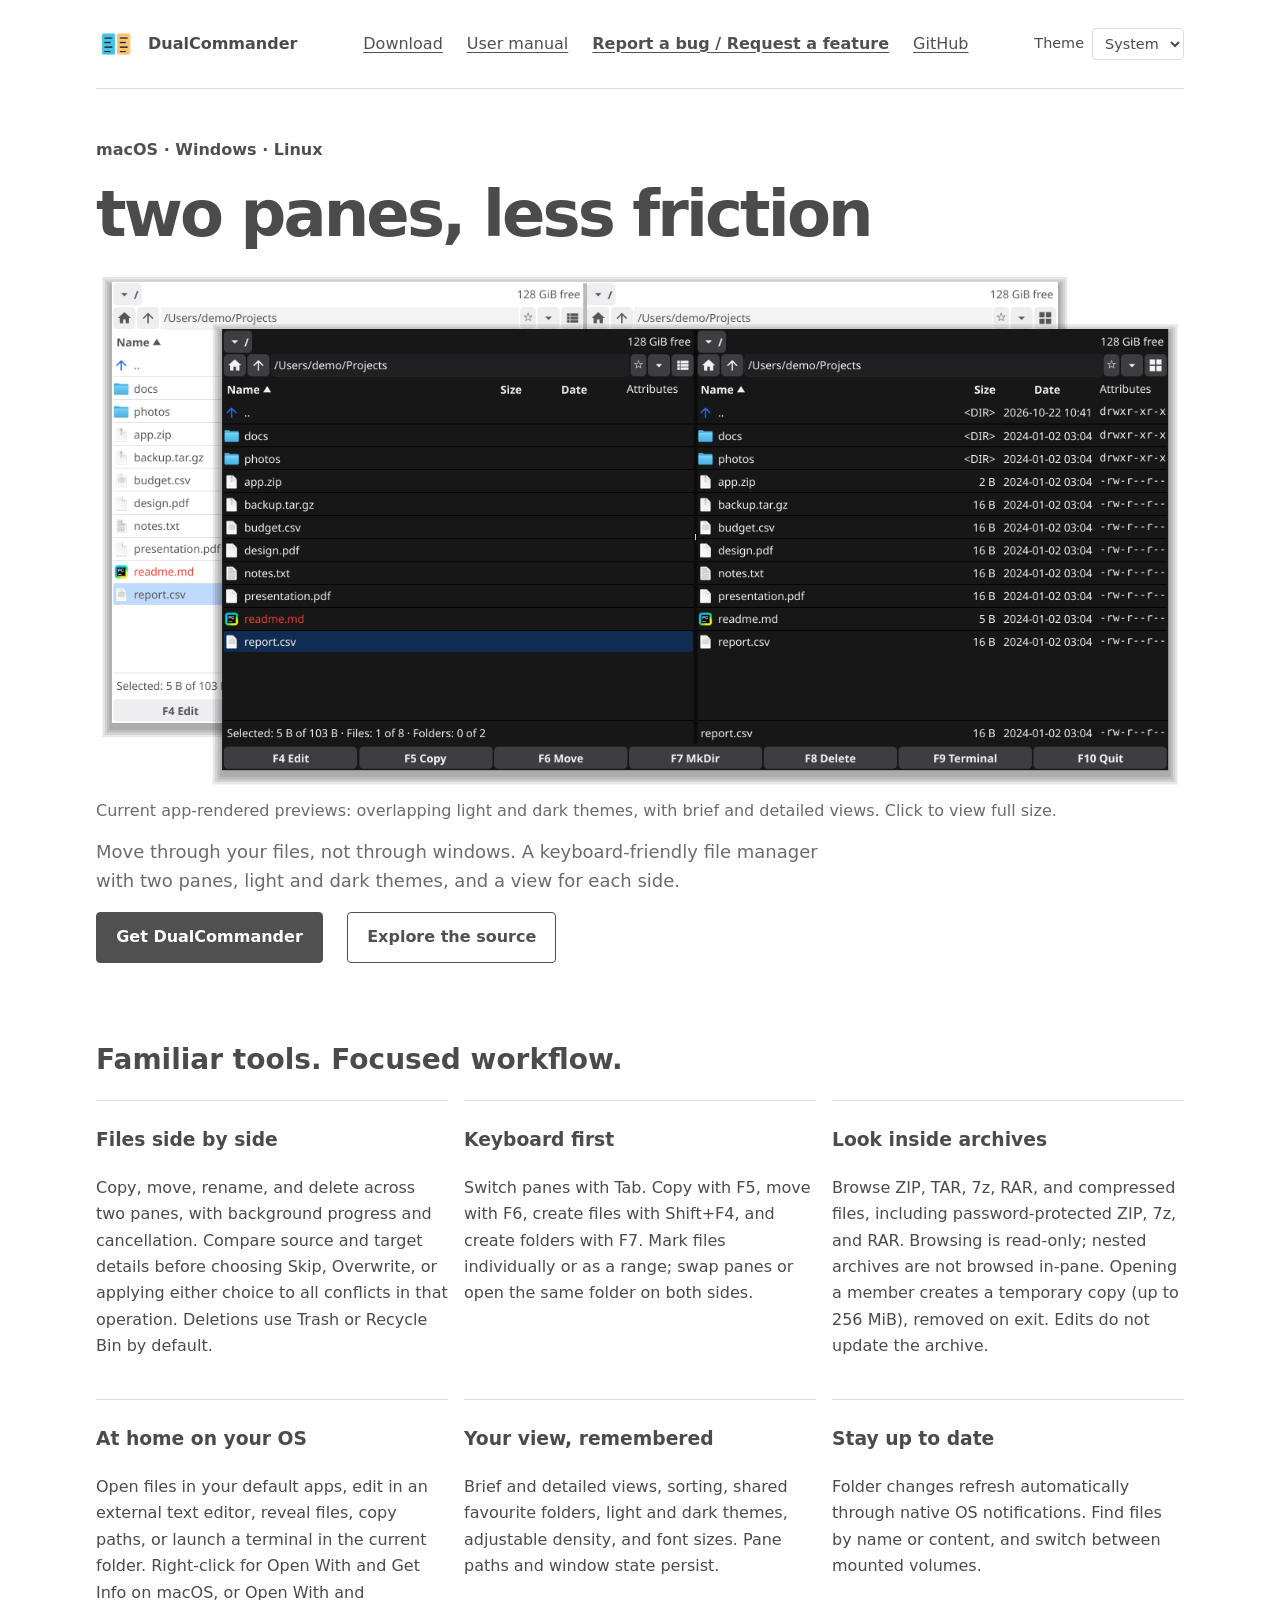
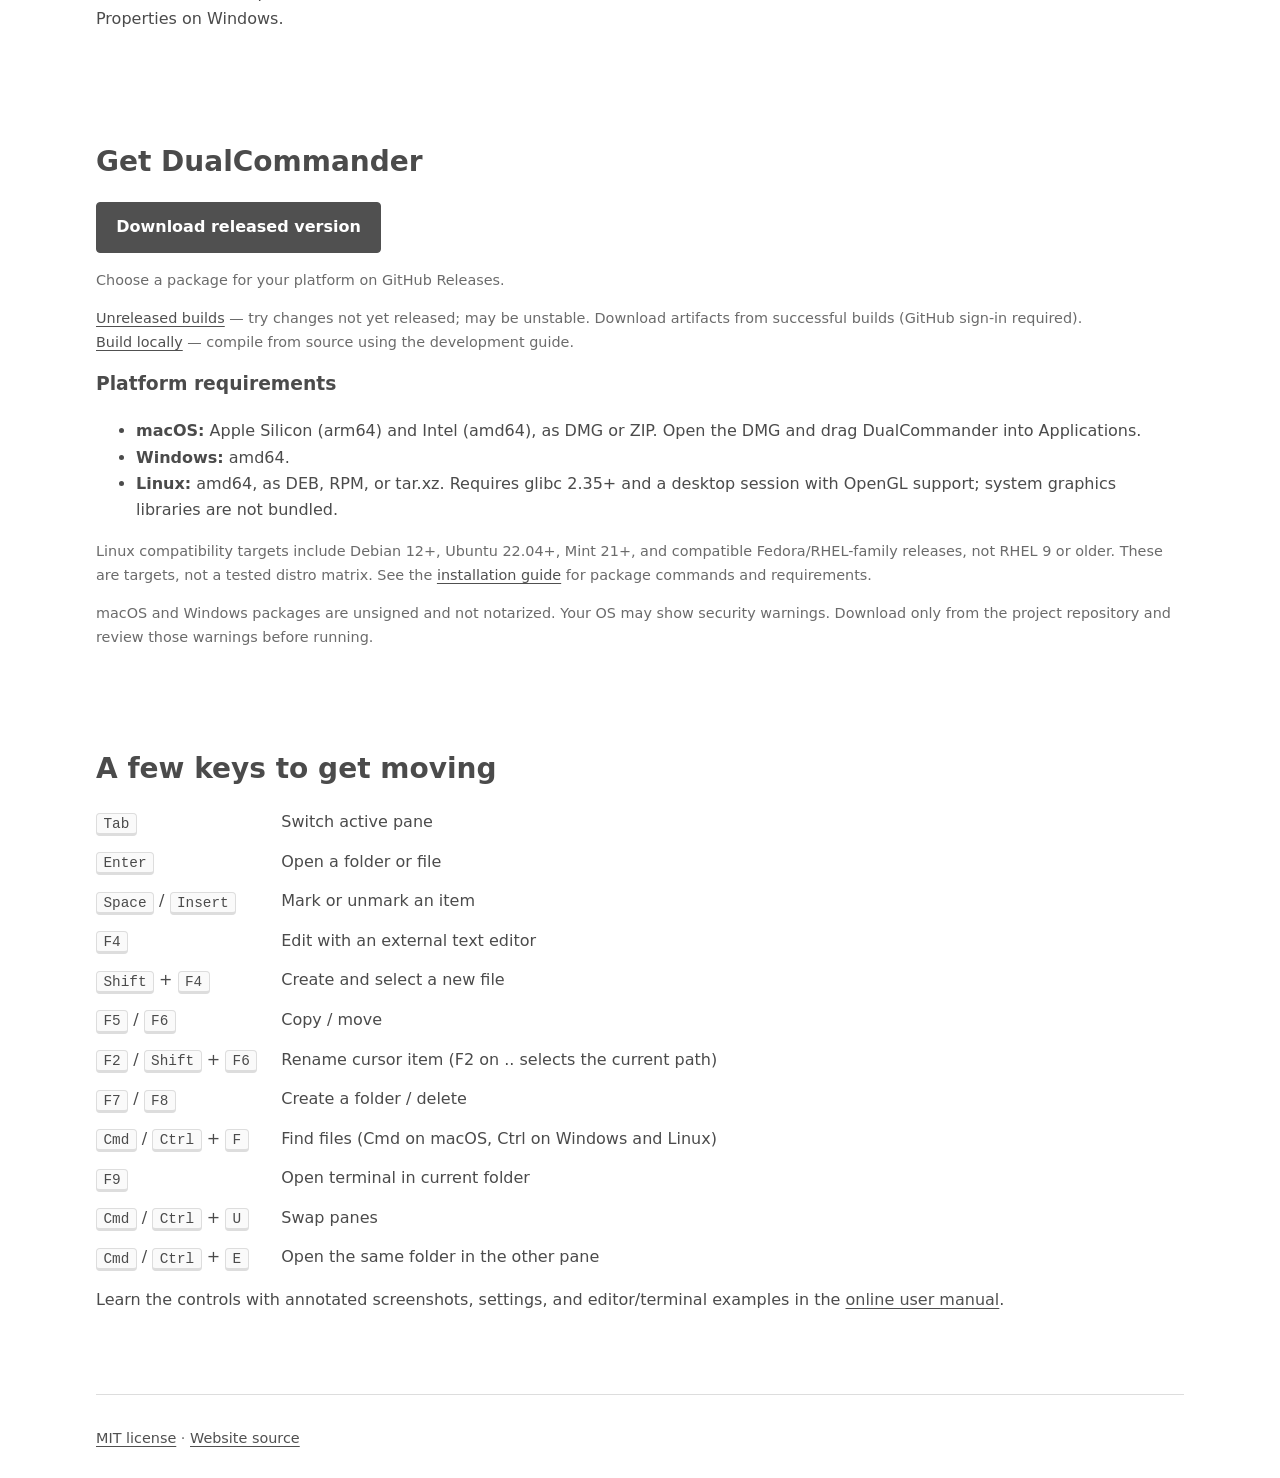
==== index.html @ 896aa9b8 "docs: updated sectins: download/hader/footer" ====
<!doctype html>
<html lang="en">
<head>
  <meta charset="utf-8">
  <meta name="viewport" content="width=device-width, initial-scale=1">
  <meta name="description" content="DualCommander is a free, open-source two-pane file manager for macOS, Windows, and Linux. Built with Go and Fyne.">
  <meta name="theme-color" content="#ffffff">
  <link rel="canonical" href="https://dualcommander.github.io/">
  <link rel="icon" type="image/png" href="dualcommander.png">
  <link rel="icon" type="image/x-icon" href="favicon.ico" sizes="16x16 32x32 48x48">
  <link rel="apple-touch-icon" href="apple-touch-icon.png" sizes="180x180">
  <title>DualCommander — two panes, less friction</title>
  <style>
    :root { color-scheme: light; --bg: #fff; --card: #fafafa; --text: #222; --muted: #595959; --accent: #333; --line: #ddd; }
    * { box-sizing: border-box; }
    body { margin: 0; background: var(--bg); color: var(--text); font: 1rem/1.65 system-ui, sans-serif; }
    a { color: var(--accent); text-underline-offset: .2em; }
    a:hover { text-decoration-thickness: .15em; }
    a:focus-visible { outline: 3px solid var(--accent); outline-offset: 5px; }
    .wrap { width: min(68rem, 100% - 3rem); margin: auto; }
    .skip { position: absolute; top: -5rem; padding: .5rem; background: var(--card); }
    .skip:focus { top: .5rem; }
    header, nav, .actions { display: flex; align-items: center; gap: 1.5rem; flex-wrap: wrap; }
    header { padding-block: 1.5rem; justify-content: space-between; border-bottom: 1px solid var(--line); }
    .brand { color: var(--text); font-weight: 750; text-decoration: none; display: inline-flex; gap: .75rem; align-items: center; }
    .brand img { width: 2.5rem; height: 2.5rem; }
    .hero { padding-block: 2rem 1rem; }
    .eyebrow { color: var(--accent); font-weight: 700; }
    h1 { font-size: clamp(2rem, 5.5vw, 4rem); line-height: 1.1; letter-spacing: -.045em; margin: .75rem 0 1rem; }
    h2 { font-size: 1.75rem; line-height: 1.25; }
    h3 { margin-top: 0; }
    .lead { max-width: 46rem; margin: .75rem 0; font-size: 1.125rem; color: var(--muted); }
    .actions { margin-block: 1rem .5rem; }
    .hero .note { margin: .5rem 0 0; }
    .button { display: inline-block; padding: .7rem 1.2rem; border: 1px solid var(--accent); border-radius: .25rem; font-weight: 650; text-decoration: none; }
    .primary { background: var(--accent); color: #fff; }
    .note, footer { color: var(--muted); font-size: .9rem; }
    section { padding-block: 2rem; scroll-margin-top: 1rem; }
    .grid { display: grid; grid-template-columns: repeat(auto-fit, minmax(min(100%, 18rem), 1fr)); gap: 1rem; }
    article { padding: 1.5rem 0; border-top: 1px solid var(--line); }
    article p:last-child { margin-bottom: 0; }
    figure { margin: 0; }
    figure img { display: block; width: 100%; height: auto; }
    figcaption { margin-top: .75rem; color: var(--muted); }
    kbd { border: 1px solid var(--line); border-bottom-width: 3px; border-radius: .25rem; padding: .1rem .4rem; background: var(--card); font-size: .9em; }
    dl { display: grid; grid-template-columns: max-content 1fr; gap: .8rem 1.5rem; }
    dd { margin: 0; }
    footer { margin-top: 2rem; padding-block: 2rem; border-top: 1px solid var(--line); }
    @media (max-width: 36rem) { .hero { padding-top: 1.5rem; } nav { gap: 1rem; } dl { grid-template-columns: 1fr; } dd { margin-bottom: .5rem; } }
  </style>
  <link rel="stylesheet" href="theme.css">
  <script src="theme.js"></script>
</head>
<body>
  <a class="skip" href="#main">Skip to content</a>
  <div class="wrap">
    <header>
      <a class="brand" href="./"><img src="dualcommander.png" alt="" width="40" height="40">DualCommander</a>
      <nav aria-label="Main navigation">
        <a href="#download">Download</a>
        <a href="manual.html">User manual</a>
        <a href="https://github.com/dualcommander/dualcommander/issues/new/choose"><strong>Report a bug / Request a feature</strong></a>
        <a href="https://github.com/dualcommander/dualcommander">GitHub</a>
      </nav>
      <label class="theme-picker" hidden>Theme <select id="theme"><option value="system">System</option><option value="light">Light</option><option value="dark">Dark</option></select></label>
    </header>
    <main id="main">
      <section class="hero" aria-labelledby="title">
        <p class="eyebrow">macOS · Windows · Linux</p>
        <h1 id="title">two panes, less friction</h1>
        <figure id="screenshots">
          <a href="screenshots/dualcommander.png" aria-label="View full-size DualCommander preview"><img src="screenshots/dualcommander.png" alt="Overlapping light and dark DualCommander previews with sample files, brief view left and detailed view right. Folder navigation, free space, selection totals, and function-key actions are visible; native OS title and menu bars are omitted." width="1380" height="660" fetchpriority="high" decoding="async"></a>
          <figcaption>Current app-rendered previews: overlapping light and dark themes, with brief and detailed views. Click to view full size.</figcaption>
        </figure>
        <p class="lead">Move through your files, not through windows. A keyboard-friendly file manager with two panes, light and dark themes, and a view for each side.</p>
        <div class="actions">
          <a class="button primary" href="#download">Get DualCommander</a>
          <a class="button" href="https://github.com/dualcommander/dualcommander">Explore the source</a>
        </div>
      </section>
      <section id="features" aria-labelledby="features-title">
        <h2 id="features-title">Familiar tools. Focused workflow.</h2>
        <div class="grid">
          <article><h3>Files side by side</h3><p>Copy, move, rename, and delete across two panes, with background progress and cancellation. Compare source and target details before choosing Skip, Overwrite, or applying either choice to all conflicts in that operation. Deletions use Trash or Recycle Bin by default.</p></article>
          <article><h3>Keyboard first</h3><p>Switch panes with Tab. Copy with F5, move with F6, create files with Shift+F4, and create folders with F7. Mark files individually or as a range; swap panes or open the same folder on both sides.</p></article>
          <article><h3>Look inside archives</h3><p>Browse ZIP, TAR, 7z, RAR, and compressed files, including password-protected ZIP, 7z, and RAR. Browsing is read-only; nested archives are not browsed in-pane. Opening a member creates a temporary copy (up to 256 MiB), removed on exit. Edits do not update the archive.</p></article>
          <article><h3>At home on your OS</h3><p>Open files in your default apps, edit in an external text editor, reveal files, copy paths, or launch a terminal in the current folder. Right-click for Open With and Get Info on macOS, or Open With and Properties on Windows.</p></article>
          <article><h3>Your view, remembered</h3><p>Brief and detailed views, sorting, shared favourite folders, light and dark themes, adjustable density, and font sizes. Pane paths and window state persist.</p></article>
          <article><h3>Stay up to date</h3><p>Folder changes refresh automatically through native OS notifications. Find files by name or content, and switch between mounted volumes.</p></article>
        </div>
      </section>
      <section id="download" aria-labelledby="download-title">
        <h2 id="download-title">Get DualCommander</h2>
        <p><a class="button primary" href="https://github.com/dualcommander/dualcommander/releases">Download released version</a></p>
        <p class="note">Choose a package for your platform on GitHub Releases.</p>
        <p class="note"><a href="https://github.com/dualcommander/dualcommander/actions/workflows/build.yml">Unreleased builds</a> — try changes not yet released; may be unstable. Download artifacts from successful builds (GitHub sign-in required).<br>
          <a href="https://github.com/dualcommander/dualcommander/blob/main/CONTRIBUTING.md">Build locally</a> — compile from source using the development guide.</p>
        <h3>Platform requirements</h3>
        <ul>
          <li><strong>macOS:</strong> Apple Silicon (arm64) and Intel (amd64), as DMG or ZIP. Open the DMG and drag DualCommander into Applications.</li>
          <li><strong>Windows:</strong> amd64.</li>
          <li><strong>Linux:</strong> amd64, as DEB, RPM, or tar.xz. Requires glibc 2.35+ and a desktop session with OpenGL support; system graphics libraries are not bundled.</li>
        </ul>
        <p class="note">Linux compatibility targets include Debian 12+, Ubuntu 22.04+, Mint 21+, and compatible Fedora/RHEL-family releases, not RHEL 9 or older. These are targets, not a tested distro matrix. See the <a href="https://github.com/dualcommander/dualcommander#download">installation guide</a> for package commands and requirements.</p>
        <p class="note">macOS and Windows packages are unsigned and not notarized. Your OS may show security warnings. Download only from the project repository and review those warnings before running.</p>
      </section>
      <section aria-labelledby="keys-title">
        <h2 id="keys-title">A few keys to get moving</h2>
        <dl>
          <dt><kbd>Tab</kbd></dt><dd>Switch active pane</dd>
          <dt><kbd>Enter</kbd></dt><dd>Open a folder or file</dd>
          <dt><kbd>Space</kbd> / <kbd>Insert</kbd></dt><dd>Mark or unmark an item</dd>
          <dt><kbd>F4</kbd></dt><dd>Edit with an external text editor</dd>
          <dt><kbd>Shift</kbd> + <kbd>F4</kbd></dt><dd>Create and select a new file</dd>
          <dt><kbd>F5</kbd> / <kbd>F6</kbd></dt><dd>Copy / move</dd>
          <dt><kbd>F2</kbd> / <kbd>Shift</kbd> + <kbd>F6</kbd></dt><dd>Rename cursor item (F2 on .. selects the current path)</dd>
          <dt><kbd>F7</kbd> / <kbd>F8</kbd></dt><dd>Create a folder / delete</dd>
          <dt><kbd>Cmd</kbd> / <kbd>Ctrl</kbd> + <kbd>F</kbd></dt><dd>Find files (Cmd on macOS, Ctrl on Windows and Linux)</dd>
          <dt><kbd>F9</kbd></dt><dd>Open terminal in current folder</dd>
          <dt><kbd>Cmd</kbd> / <kbd>Ctrl</kbd> + <kbd>U</kbd></dt><dd>Swap panes</dd>
          <dt><kbd>Cmd</kbd> / <kbd>Ctrl</kbd> + <kbd>E</kbd></dt><dd>Open the same folder in the other pane</dd>
        </dl>
        <p>Learn the controls with annotated screenshots, settings, and editor/terminal examples in the <a href="manual.html">online user manual</a>.</p>
      </section>
    </main>
    <footer><a href="https://github.com/dualcommander/dualcommander/blob/main/LICENSE">MIT license</a> · <a href="https://github.com/dualcommander/dualcommander.github.io">Website source</a></footer>
  </div>
</body>
</html>
---- theme.css ----
:root { color-scheme: light; --bg: #fff; --card: #fafafa; --text: #4b4b4b; --muted: #6b6b6b; --accent: #505050; --line: #ddd; }
:root[data-theme="dark"] { color-scheme: dark; --bg: #181818; --card: #222; --text: #c4c4c4; --muted: #aaa; --accent: #bfbfbf; --line: #444; }
@media (prefers-color-scheme: dark) {
  :root:not([data-theme="light"]) { color-scheme: dark; --bg: #181818; --card: #222; --text: #c4c4c4; --muted: #aaa; --accent: #bfbfbf; --line: #444; }
}
.theme-picker { display: inline-flex; align-items: center; gap: .5rem; font-size: .9rem; }
.theme-picker[hidden] { display: none; }
.theme-picker select { padding: .35rem .5rem; border: 1px solid var(--line); border-radius: .25rem; background: var(--bg); color: var(--text); font: inherit; }
:focus-visible { outline: 3px solid var(--accent); outline-offset: 4px; }
.primary { color: var(--bg); }
.annotated { background: var(--bg); }
.pin { background: #333; color: #fff; }
@media print {
  :root { color-scheme: light !important; --bg: #fff !important; --card: #fafafa !important; --text: #222 !important; --muted: #595959 !important; --accent: #333 !important; --line: #ddd !important; }
  .theme-picker { display: none; }
}
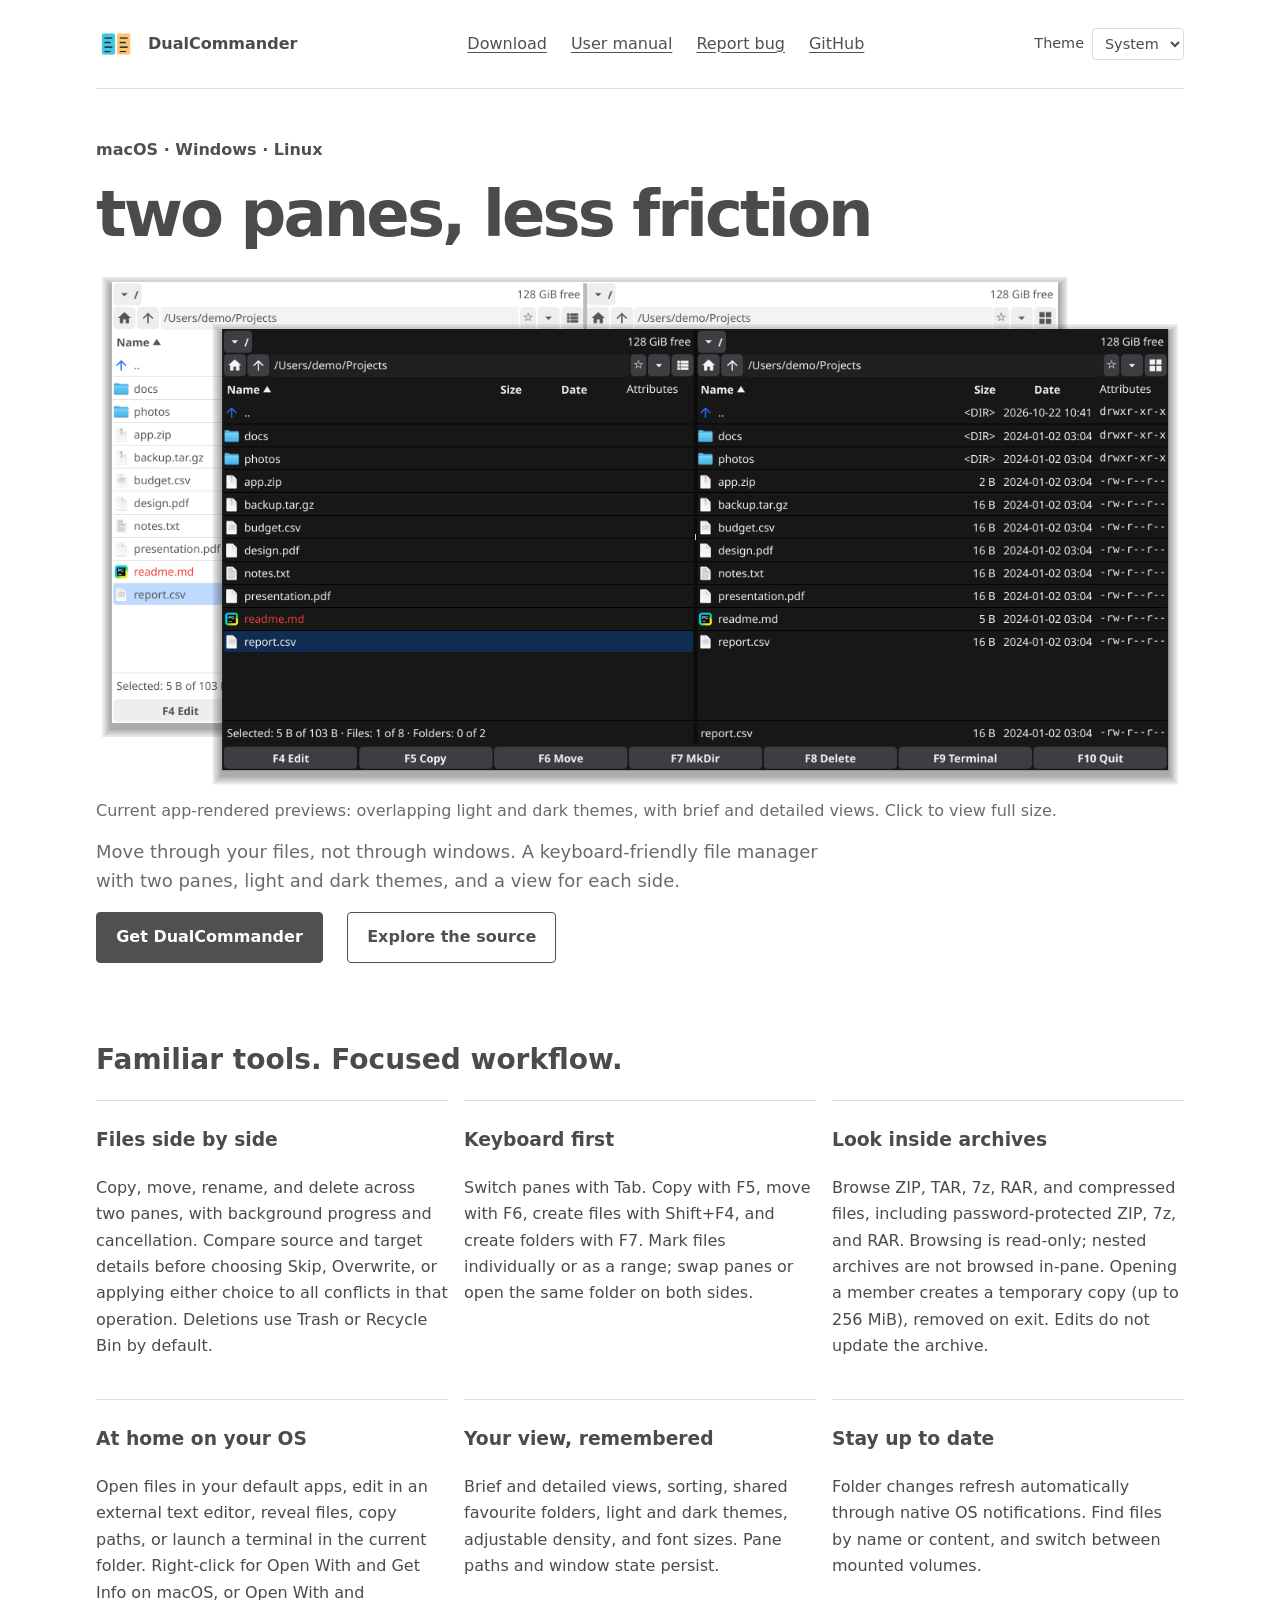
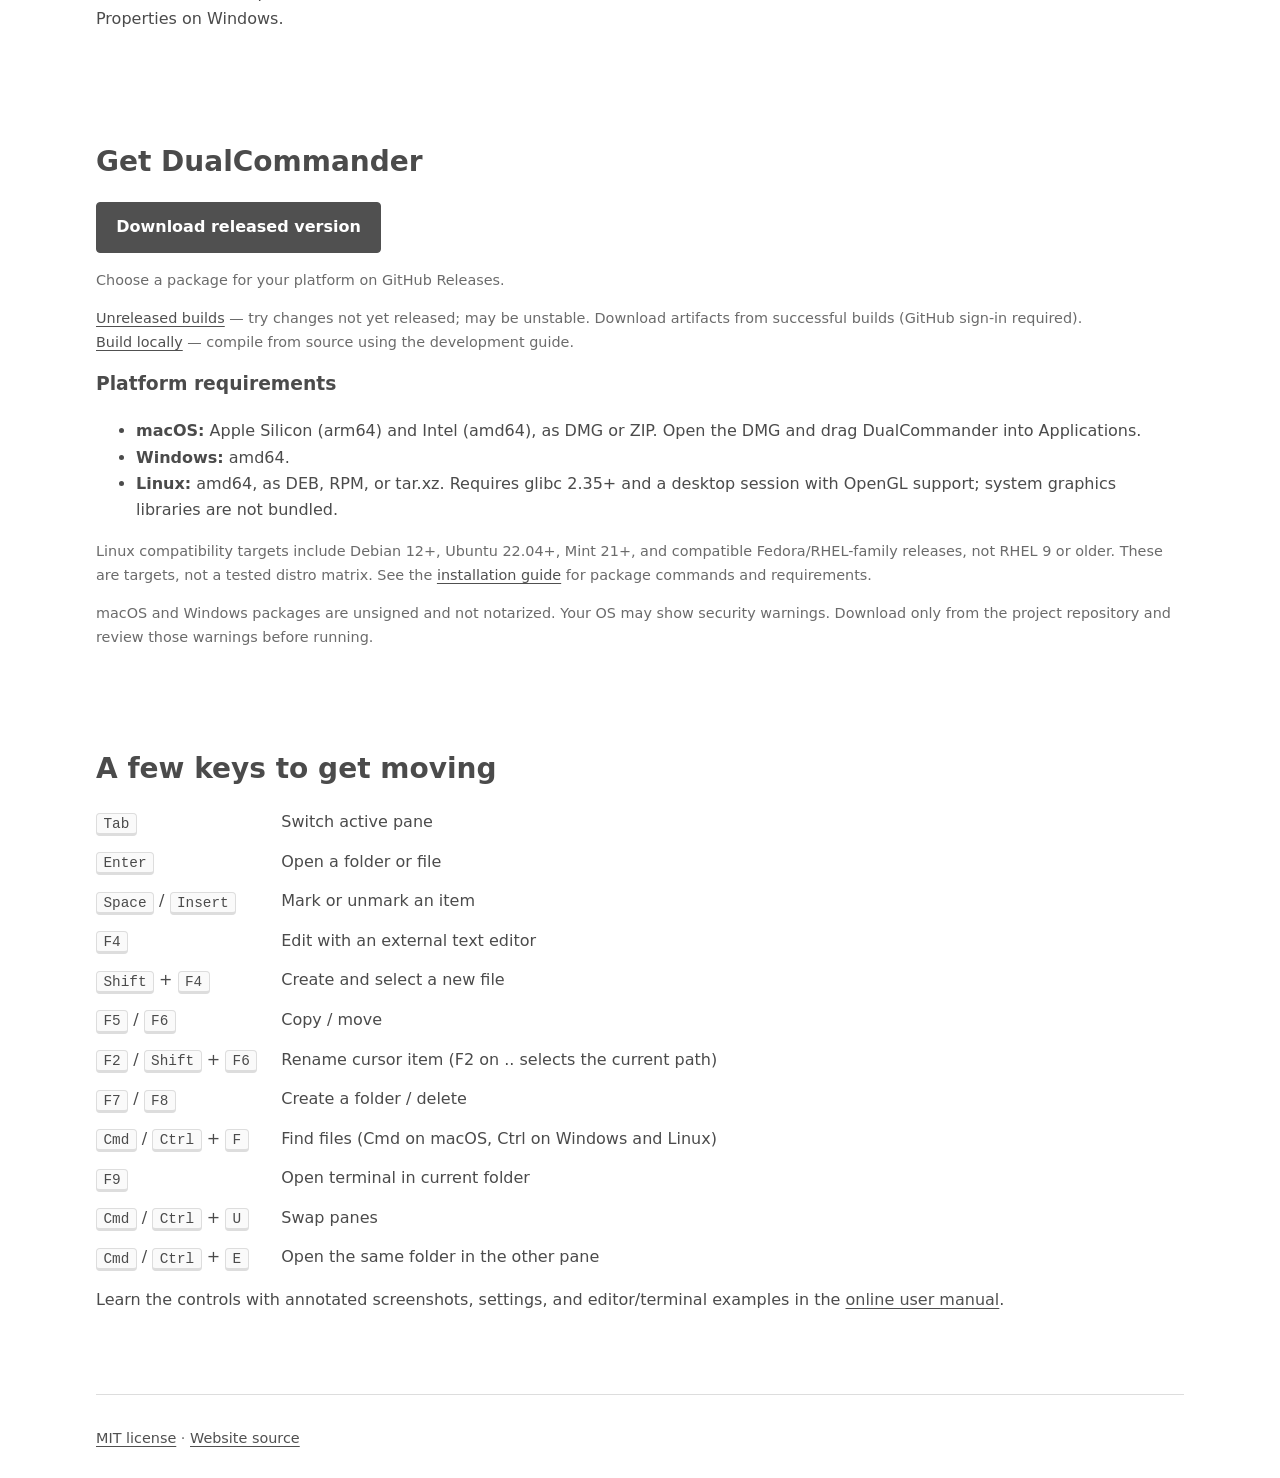
==== commit fb439a75: "docs: styling/wording" ====
--- a/index.html
+++ b/index.html
@@ -59,7 +59,7 @@
       <nav aria-label="Main navigation">
         <a href="#download">Download</a>
         <a href="manual.html">User manual</a>
-        <a href="https://github.com/dualcommander/dualcommander/issues/new/choose"><strong>Report a bug / Request a feature</strong></a>
+        <a href="https://github.com/dualcommander/dualcommander/issues/new/choose">Report bug</a>
         <a href="https://github.com/dualcommander/dualcommander">GitHub</a>
       </nav>
       <label class="theme-picker" hidden>Theme <select id="theme"><option value="system">System</option><option value="light">Light</option><option value="dark">Dark</option></select></label>
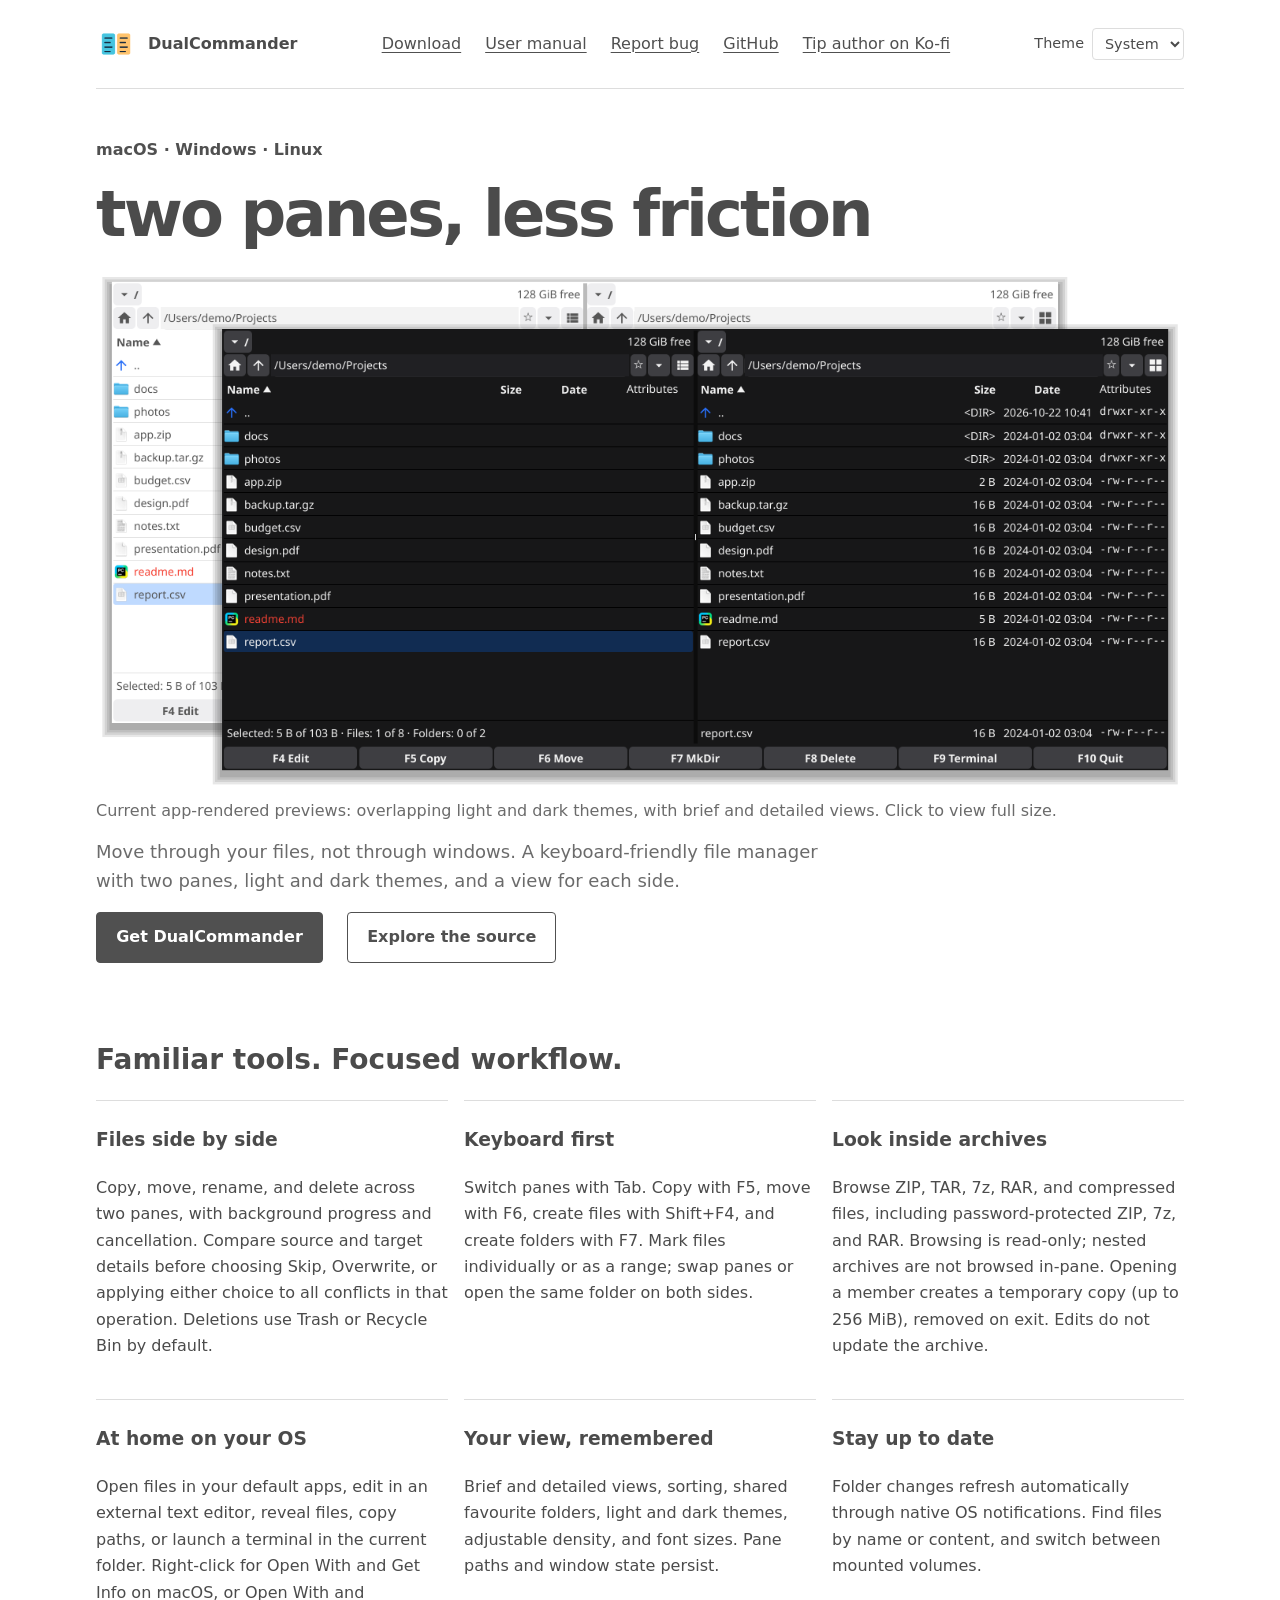
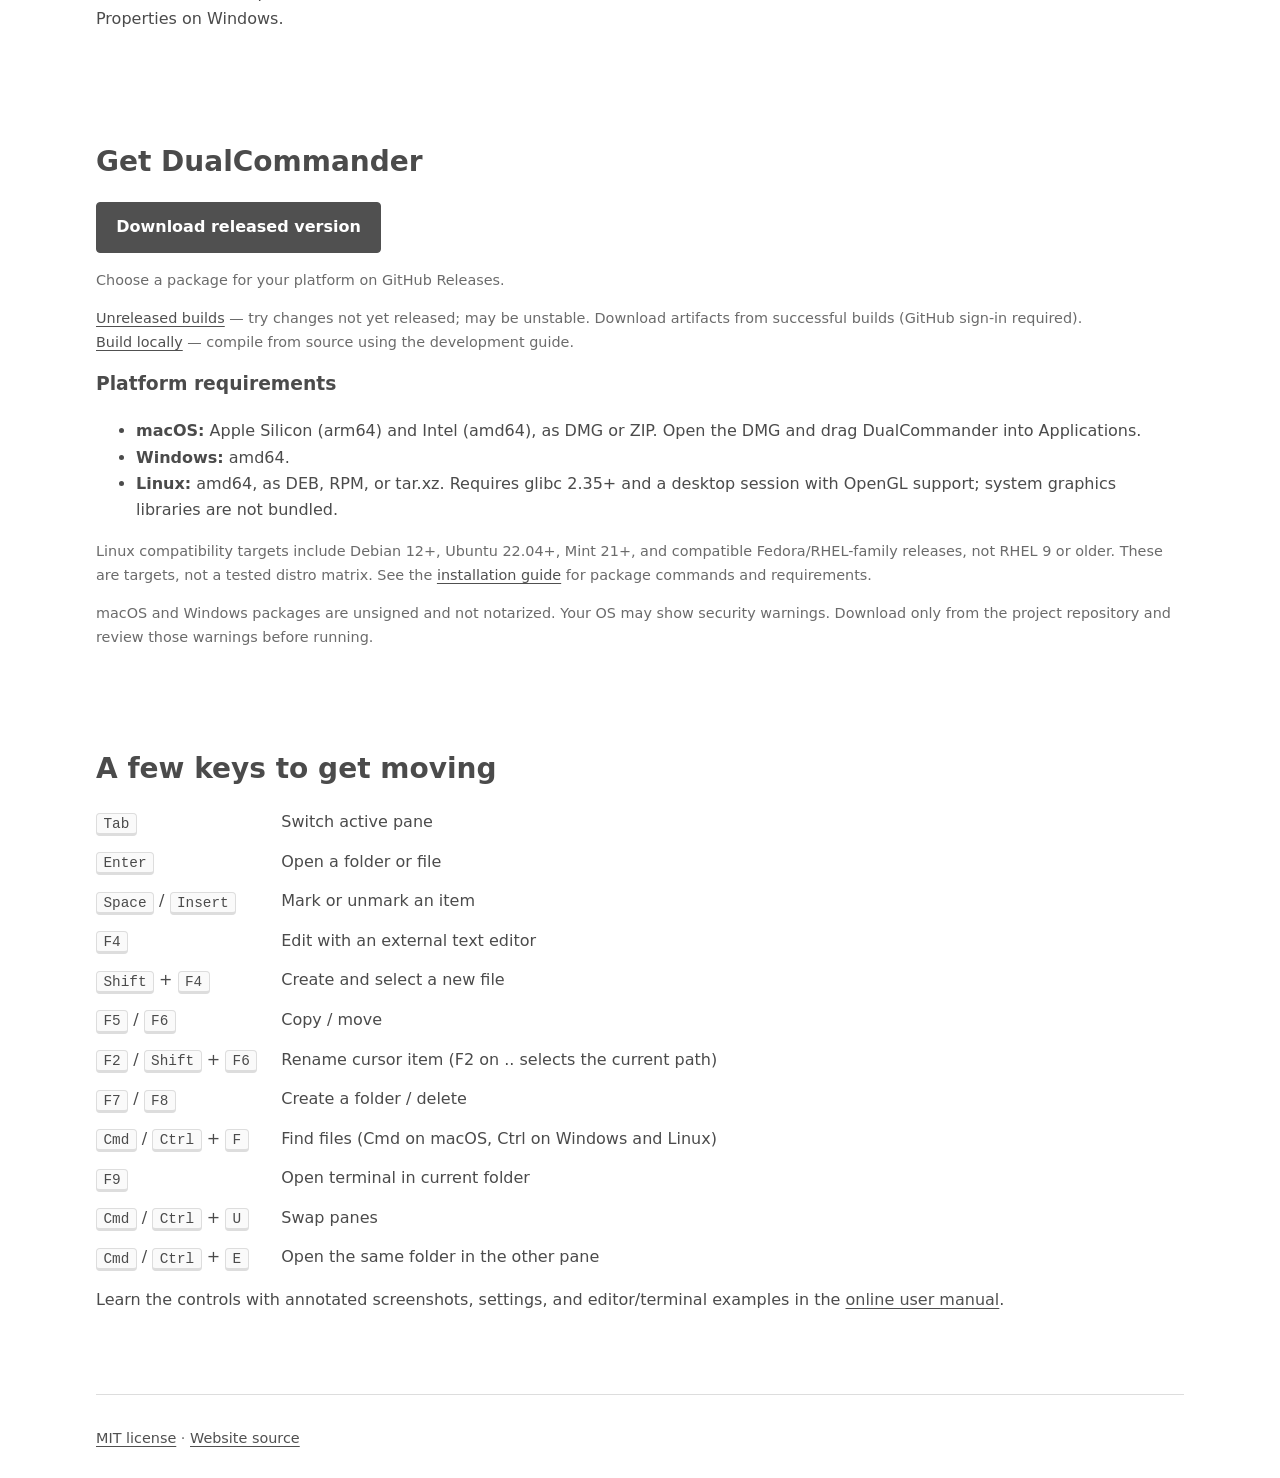
==== commit e3a913d0: "feat: introducing funding" ====
--- a/index.html
+++ b/index.html
@@ -61,6 +61,7 @@
         <a href="manual.html">User manual</a>
         <a href="https://github.com/dualcommander/dualcommander/issues/new/choose">Report bug</a>
         <a href="https://github.com/dualcommander/dualcommander">GitHub</a>
+        <a href="https://ko-fi.com/butkovic">Tip author on Ko-fi</a>
       </nav>
       <label class="theme-picker" hidden>Theme <select id="theme"><option value="system">System</option><option value="light">Light</option><option value="dark">Dark</option></select></label>
     </header>
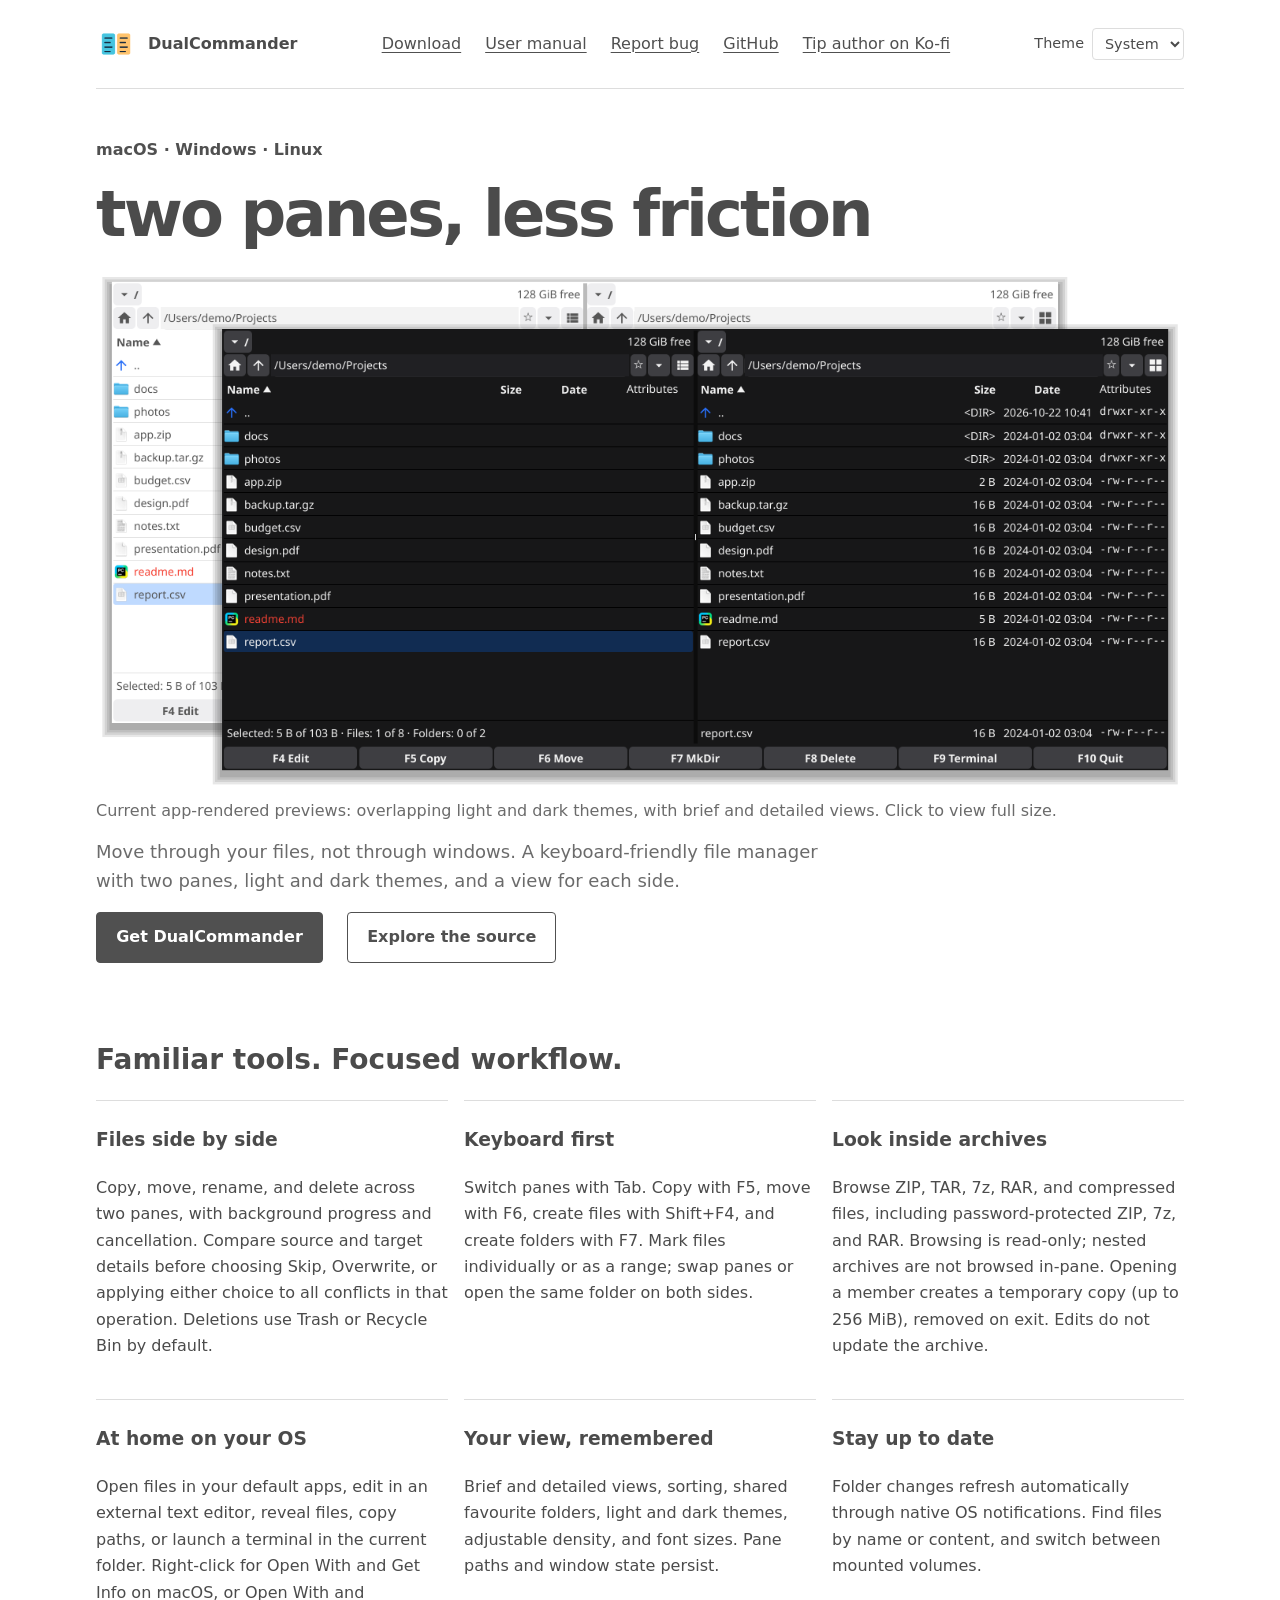
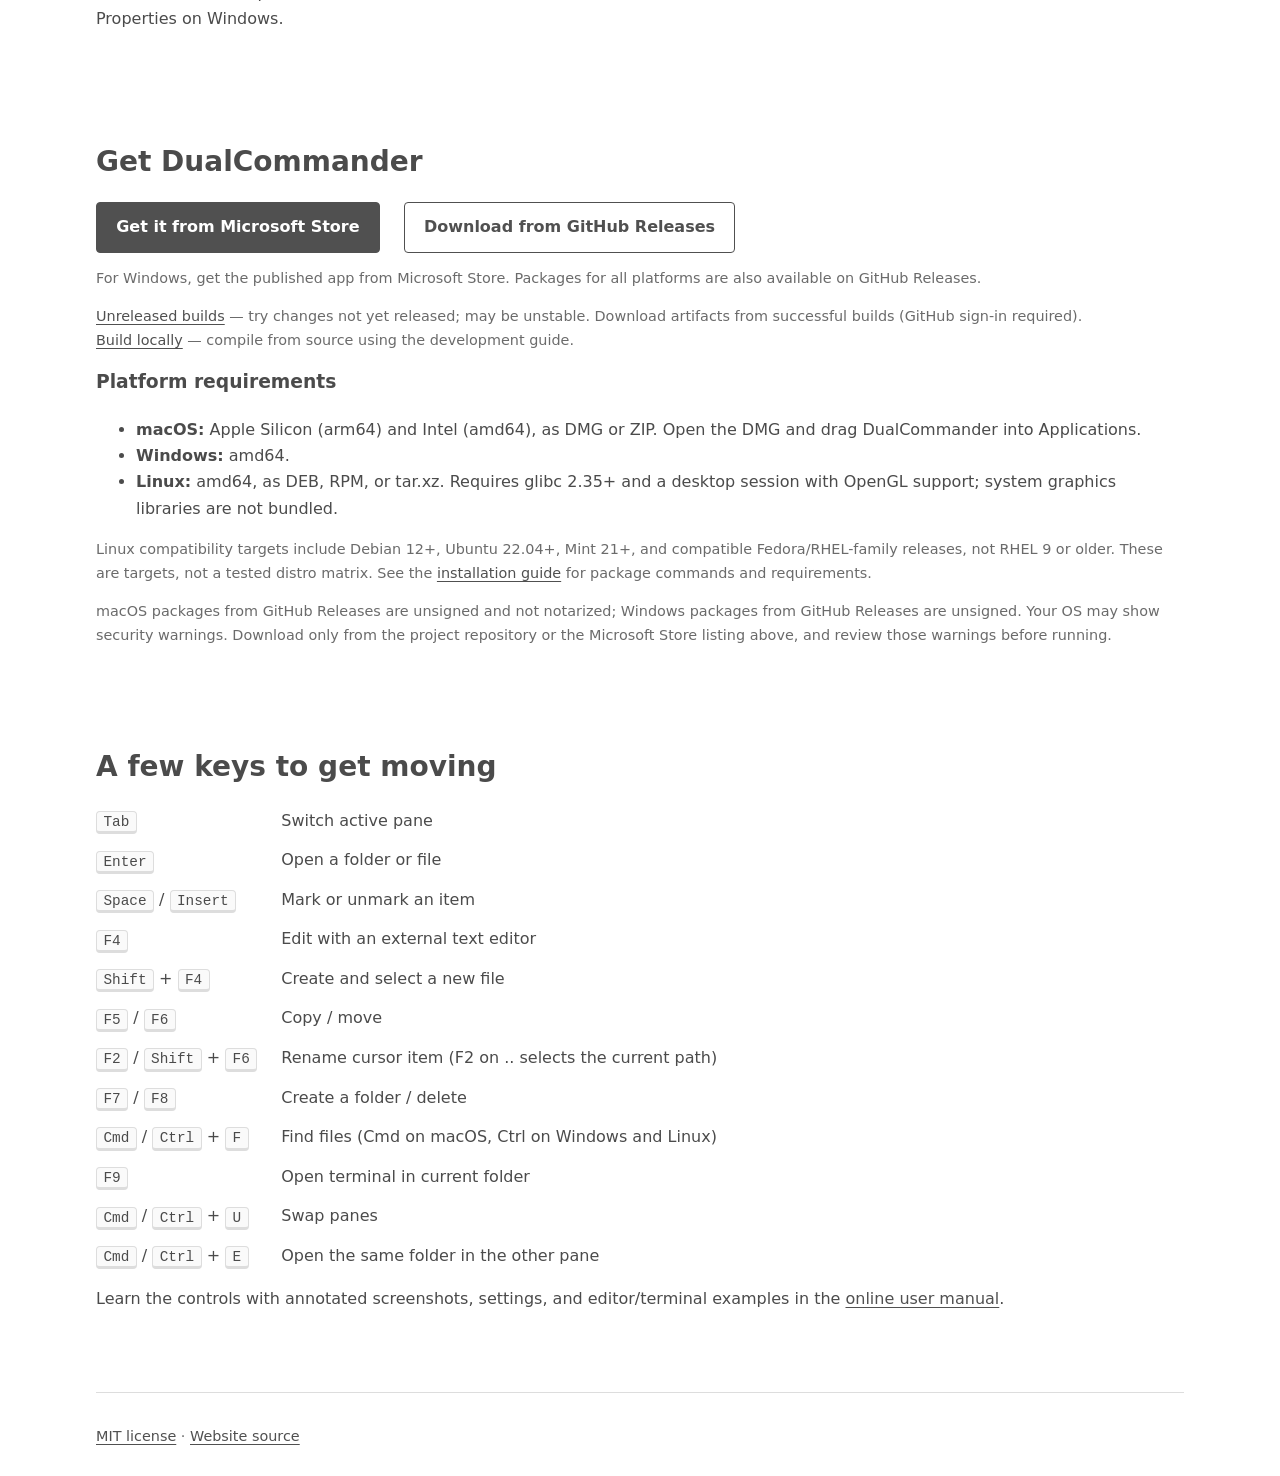
==== commit 2286e0bc: "chore: microsoft store link" ====
--- a/index.html
+++ b/index.html
@@ -92,8 +92,9 @@
       </section>
       <section id="download" aria-labelledby="download-title">
         <h2 id="download-title">Get DualCommander</h2>
-        <p><a class="button primary" href="https://github.com/dualcommander/dualcommander/releases">Download released version</a></p>
-        <p class="note">Choose a package for your platform on GitHub Releases.</p>
+        <p class="actions"><a class="button primary" href="https://apps.microsoft.com/detail/9ndgvqnpxvpt">Get it from Microsoft Store</a>
+          <a class="button" href="https://github.com/dualcommander/dualcommander/releases">Download from GitHub Releases</a></p>
+        <p class="note">For Windows, get the published app from Microsoft Store. Packages for all platforms are also available on GitHub Releases.</p>
         <p class="note"><a href="https://github.com/dualcommander/dualcommander/actions/workflows/build.yml">Unreleased builds</a> — try changes not yet released; may be unstable. Download artifacts from successful builds (GitHub sign-in required).<br>
           <a href="https://github.com/dualcommander/dualcommander/blob/main/CONTRIBUTING.md">Build locally</a> — compile from source using the development guide.</p>
         <h3>Platform requirements</h3>
@@ -103,7 +104,7 @@
           <li><strong>Linux:</strong> amd64, as DEB, RPM, or tar.xz. Requires glibc 2.35+ and a desktop session with OpenGL support; system graphics libraries are not bundled.</li>
         </ul>
         <p class="note">Linux compatibility targets include Debian 12+, Ubuntu 22.04+, Mint 21+, and compatible Fedora/RHEL-family releases, not RHEL 9 or older. These are targets, not a tested distro matrix. See the <a href="https://github.com/dualcommander/dualcommander#download">installation guide</a> for package commands and requirements.</p>
-        <p class="note">macOS and Windows packages are unsigned and not notarized. Your OS may show security warnings. Download only from the project repository and review those warnings before running.</p>
+        <p class="note">macOS packages from GitHub Releases are unsigned and not notarized; Windows packages from GitHub Releases are unsigned. Your OS may show security warnings. Download only from the project repository or the Microsoft Store listing above, and review those warnings before running.</p>
       </section>
       <section aria-labelledby="keys-title">
         <h2 id="keys-title">A few keys to get moving</h2>
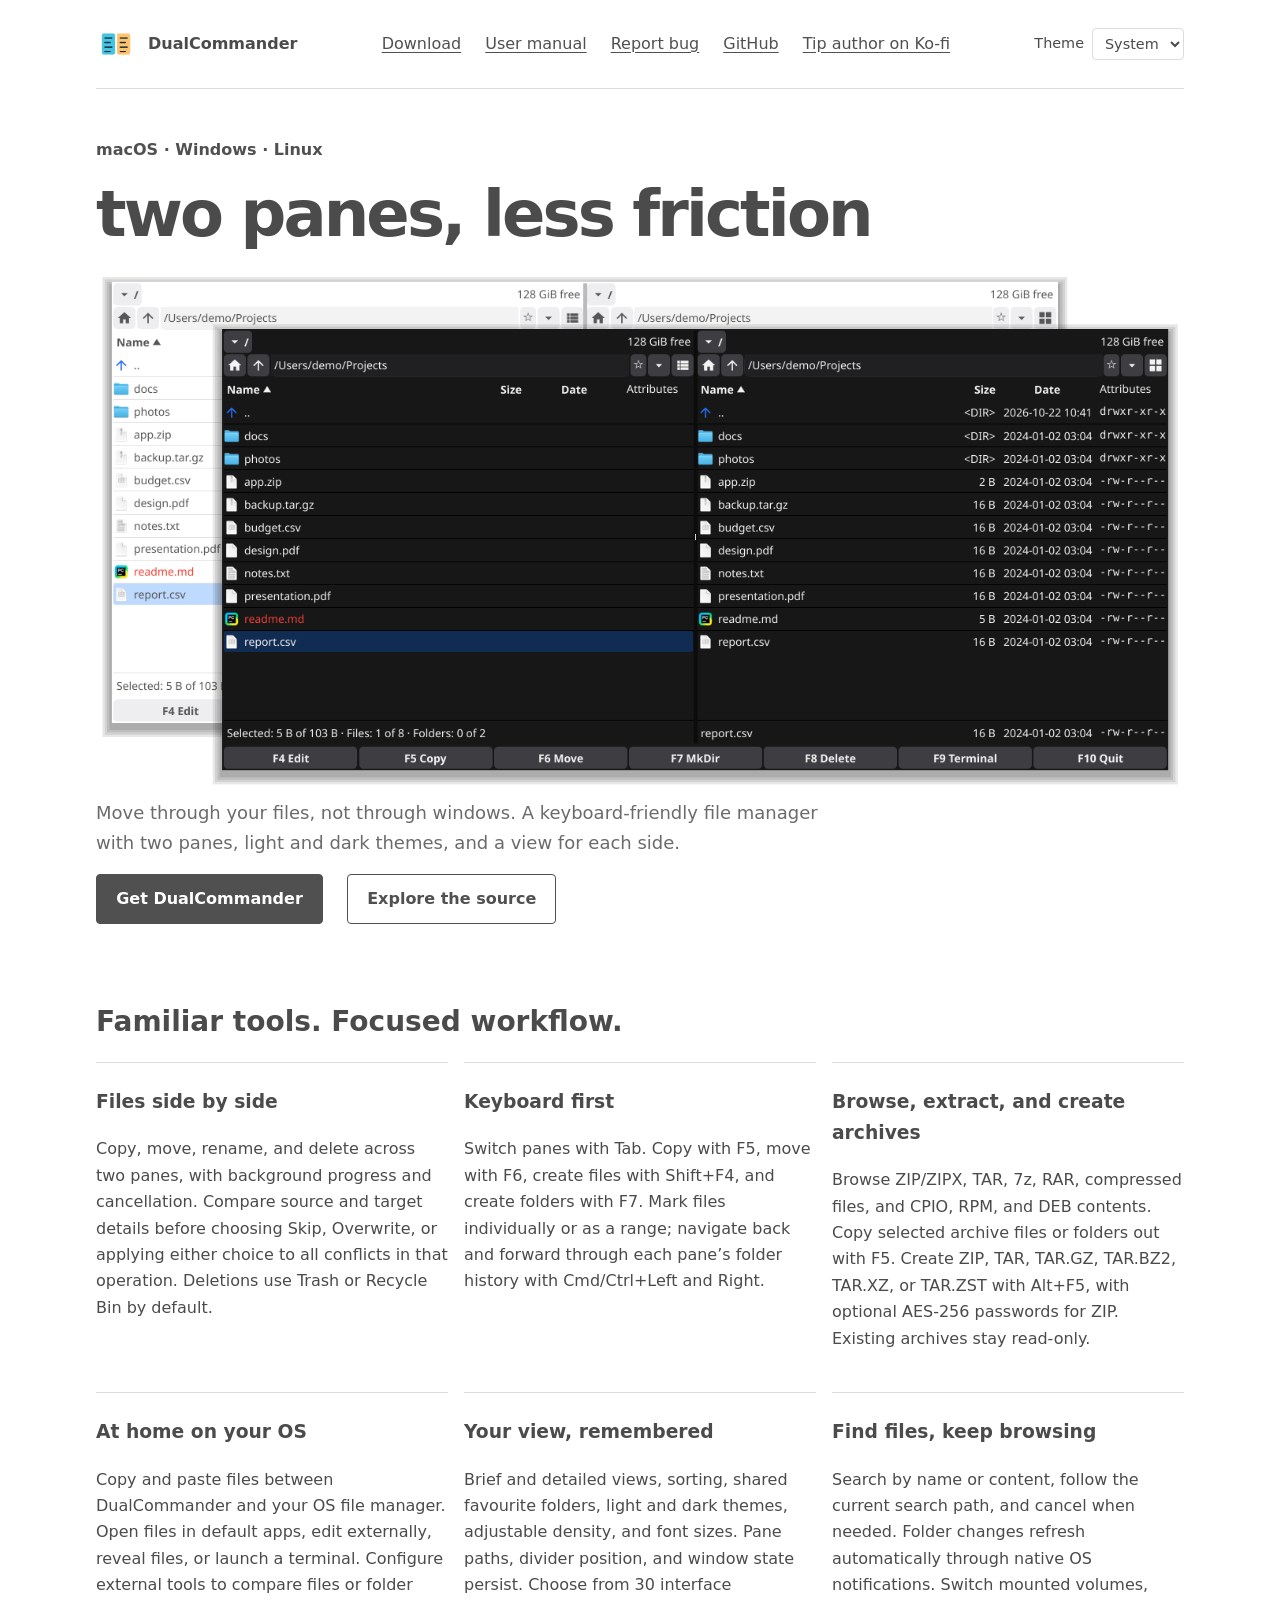
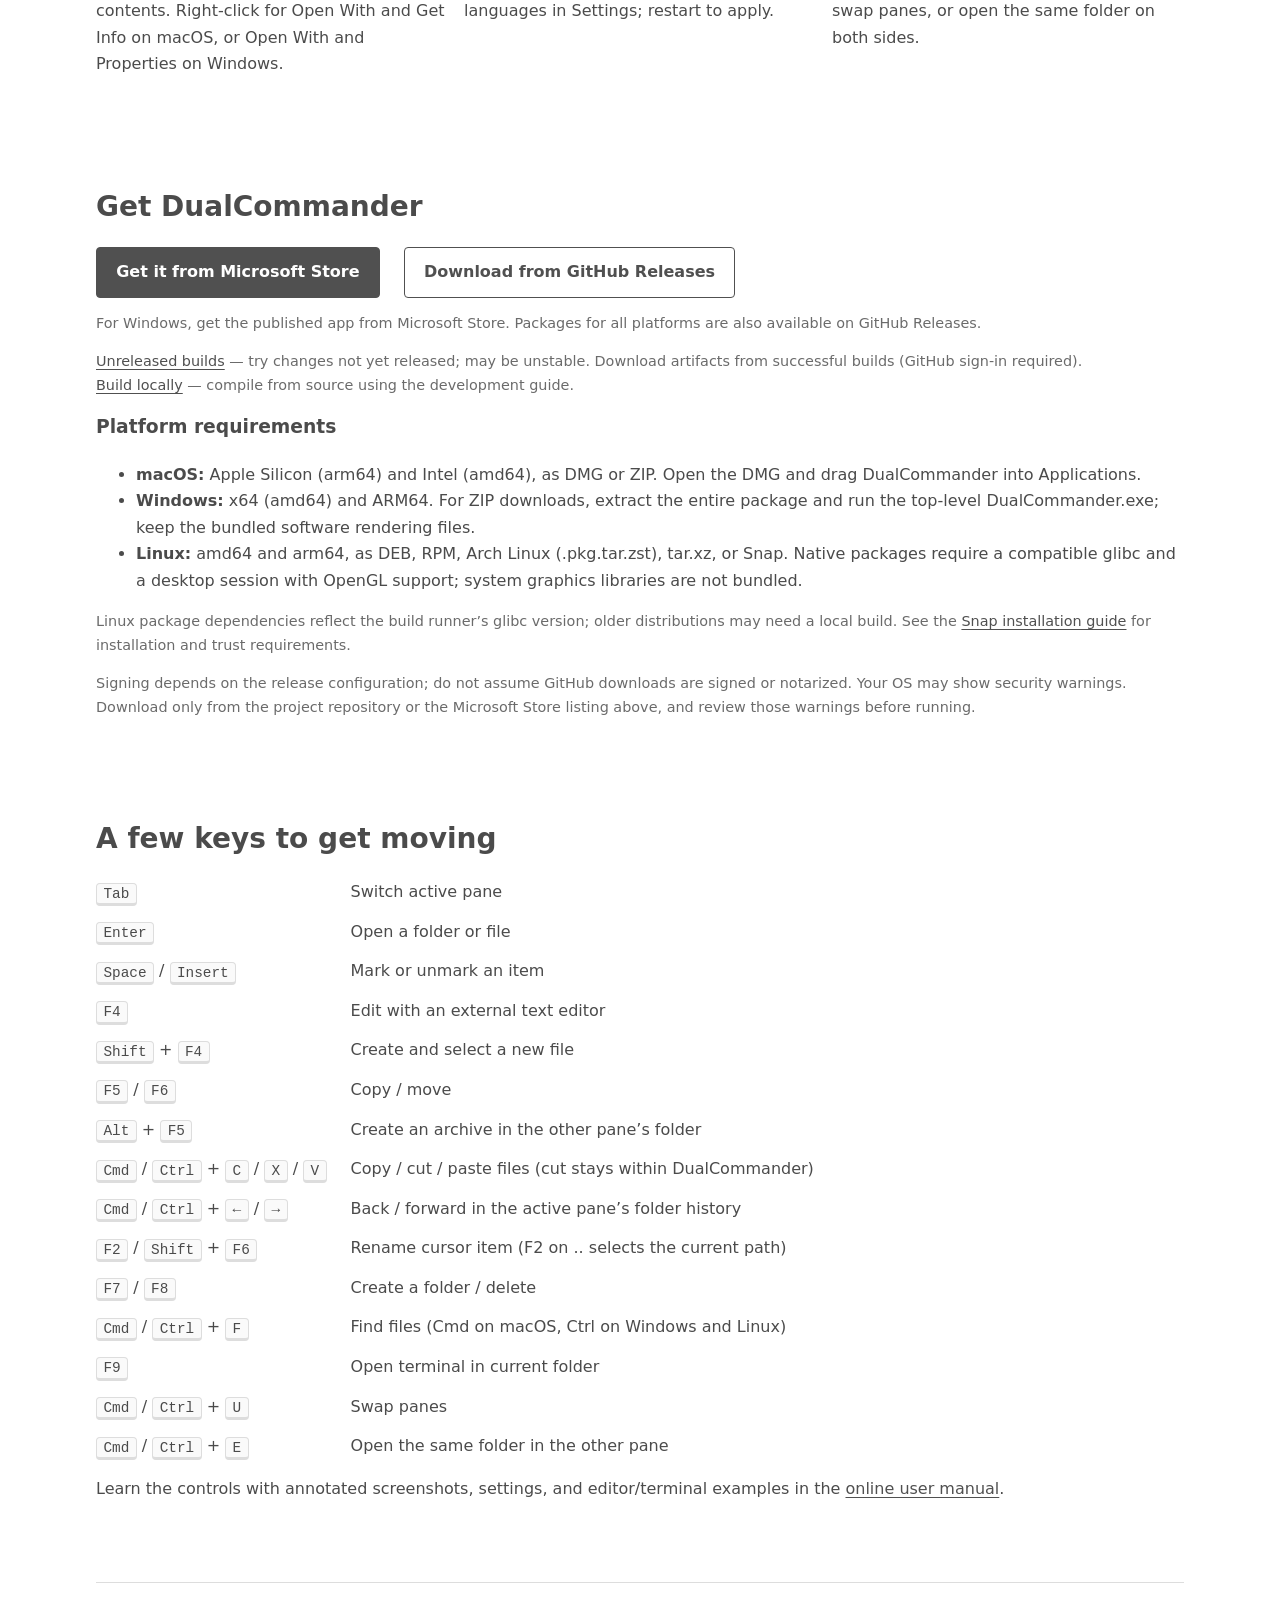
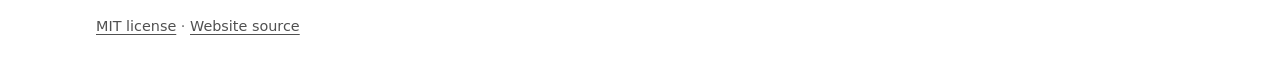
==== commit 6897bb2a: "docs: adapting to v0.2.9 features" ====
--- a/index.html
+++ b/index.html
@@ -71,7 +71,6 @@
         <h1 id="title">two panes, less friction</h1>
         <figure id="screenshots">
           <a href="screenshots/dualcommander.png" aria-label="View full-size DualCommander preview"><img src="screenshots/dualcommander.png" alt="Overlapping light and dark DualCommander previews with sample files, brief view left and detailed view right. Folder navigation, free space, selection totals, and function-key actions are visible; native OS title and menu bars are omitted." width="1380" height="660" fetchpriority="high" decoding="async"></a>
-          <figcaption>Current app-rendered previews: overlapping light and dark themes, with brief and detailed views. Click to view full size.</figcaption>
         </figure>
         <p class="lead">Move through your files, not through windows. A keyboard-friendly file manager with two panes, light and dark themes, and a view for each side.</p>
         <div class="actions">
@@ -83,11 +82,11 @@
         <h2 id="features-title">Familiar tools. Focused workflow.</h2>
         <div class="grid">
           <article><h3>Files side by side</h3><p>Copy, move, rename, and delete across two panes, with background progress and cancellation. Compare source and target details before choosing Skip, Overwrite, or applying either choice to all conflicts in that operation. Deletions use Trash or Recycle Bin by default.</p></article>
-          <article><h3>Keyboard first</h3><p>Switch panes with Tab. Copy with F5, move with F6, create files with Shift+F4, and create folders with F7. Mark files individually or as a range; swap panes or open the same folder on both sides.</p></article>
-          <article><h3>Look inside archives</h3><p>Browse ZIP, TAR, 7z, RAR, and compressed files, including password-protected ZIP, 7z, and RAR. Browsing is read-only; nested archives are not browsed in-pane. Opening a member creates a temporary copy (up to 256 MiB), removed on exit. Edits do not update the archive.</p></article>
-          <article><h3>At home on your OS</h3><p>Open files in your default apps, edit in an external text editor, reveal files, copy paths, or launch a terminal in the current folder. Right-click for Open With and Get Info on macOS, or Open With and Properties on Windows.</p></article>
-          <article><h3>Your view, remembered</h3><p>Brief and detailed views, sorting, shared favourite folders, light and dark themes, adjustable density, and font sizes. Pane paths and window state persist.</p></article>
-          <article><h3>Stay up to date</h3><p>Folder changes refresh automatically through native OS notifications. Find files by name or content, and switch between mounted volumes.</p></article>
+          <article><h3>Keyboard first</h3><p>Switch panes with Tab. Copy with F5, move with F6, create files with Shift+F4, and create folders with F7. Mark files individually or as a range; navigate back and forward through each pane’s folder history with Cmd/Ctrl+Left and Right.</p></article>
+          <article><h3>Browse, extract, and create archives</h3><p>Browse ZIP/ZIPX, TAR, 7z, RAR, compressed files, and CPIO, RPM, and DEB contents. Copy selected archive files or folders out with F5. Create ZIP, TAR, TAR.GZ, TAR.BZ2, TAR.XZ, or TAR.ZST with Alt+F5, with optional AES-256 passwords for ZIP. Existing archives stay read-only.</p></article>
+          <article><h3>At home on your OS</h3><p>Copy and paste files between DualCommander and your OS file manager. Open files in default apps, edit externally, reveal files, or launch a terminal. Configure external tools to compare files or folder contents. Right-click for Open With and Get Info on macOS, or Open With and Properties on Windows.</p></article>
+          <article><h3>Your view, remembered</h3><p>Brief and detailed views, sorting, shared favourite folders, light and dark themes, adjustable density, and font sizes. Pane paths, divider position, and window state persist. Choose from 30 interface languages in Settings; restart to apply.</p></article>
+          <article><h3>Find files, keep browsing</h3><p>Search by name or content, follow the current search path, and cancel when needed. Folder changes refresh automatically through native OS notifications. Switch mounted volumes, swap panes, or open the same folder on both sides.</p></article>
         </div>
       </section>
       <section id="download" aria-labelledby="download-title">
@@ -100,11 +99,11 @@
         <h3>Platform requirements</h3>
         <ul>
           <li><strong>macOS:</strong> Apple Silicon (arm64) and Intel (amd64), as DMG or ZIP. Open the DMG and drag DualCommander into Applications.</li>
-          <li><strong>Windows:</strong> amd64.</li>
-          <li><strong>Linux:</strong> amd64, as DEB, RPM, or tar.xz. Requires glibc 2.35+ and a desktop session with OpenGL support; system graphics libraries are not bundled.</li>
+          <li><strong>Windows:</strong> x64 (amd64) and ARM64. For ZIP downloads, extract the entire package and run the top-level DualCommander.exe; keep the bundled software rendering files.</li>
+          <li><strong>Linux:</strong> amd64 and arm64, as DEB, RPM, Arch Linux (.pkg.tar.zst), tar.xz, or Snap. Native packages require a compatible glibc and a desktop session with OpenGL support; system graphics libraries are not bundled.</li>
         </ul>
-        <p class="note">Linux compatibility targets include Debian 12+, Ubuntu 22.04+, Mint 21+, and compatible Fedora/RHEL-family releases, not RHEL 9 or older. These are targets, not a tested distro matrix. See the <a href="https://github.com/dualcommander/dualcommander#download">installation guide</a> for package commands and requirements.</p>
-        <p class="note">macOS packages from GitHub Releases are unsigned and not notarized; Windows packages from GitHub Releases are unsigned. Your OS may show security warnings. Download only from the project repository or the Microsoft Store listing above, and review those warnings before running.</p>
+        <p class="note">Linux package dependencies reflect the build runner’s glibc version; older distributions may need a local build. See the <a href="https://github.com/dualcommander/dualcommander/blob/main/CONTRIBUTING.md#snap-installation">Snap installation guide</a> for installation and trust requirements.</p>
+        <p class="note">Signing depends on the release configuration; do not assume GitHub downloads are signed or notarized. Your OS may show security warnings. Download only from the project repository or the Microsoft Store listing above, and review those warnings before running.</p>
       </section>
       <section aria-labelledby="keys-title">
         <h2 id="keys-title">A few keys to get moving</h2>
@@ -115,6 +114,9 @@
           <dt><kbd>F4</kbd></dt><dd>Edit with an external text editor</dd>
           <dt><kbd>Shift</kbd> + <kbd>F4</kbd></dt><dd>Create and select a new file</dd>
           <dt><kbd>F5</kbd> / <kbd>F6</kbd></dt><dd>Copy / move</dd>
+          <dt><kbd>Alt</kbd> + <kbd>F5</kbd></dt><dd>Create an archive in the other pane’s folder</dd>
+          <dt><kbd>Cmd</kbd> / <kbd>Ctrl</kbd> + <kbd>C</kbd> / <kbd>X</kbd> / <kbd>V</kbd></dt><dd>Copy / cut / paste files (cut stays within DualCommander)</dd>
+          <dt><kbd>Cmd</kbd> / <kbd>Ctrl</kbd> + <kbd>←</kbd> / <kbd>→</kbd></dt><dd>Back / forward in the active pane’s folder history</dd>
           <dt><kbd>F2</kbd> / <kbd>Shift</kbd> + <kbd>F6</kbd></dt><dd>Rename cursor item (F2 on .. selects the current path)</dd>
           <dt><kbd>F7</kbd> / <kbd>F8</kbd></dt><dd>Create a folder / delete</dd>
           <dt><kbd>Cmd</kbd> / <kbd>Ctrl</kbd> + <kbd>F</kbd></dt><dd>Find files (Cmd on macOS, Ctrl on Windows and Linux)</dd>
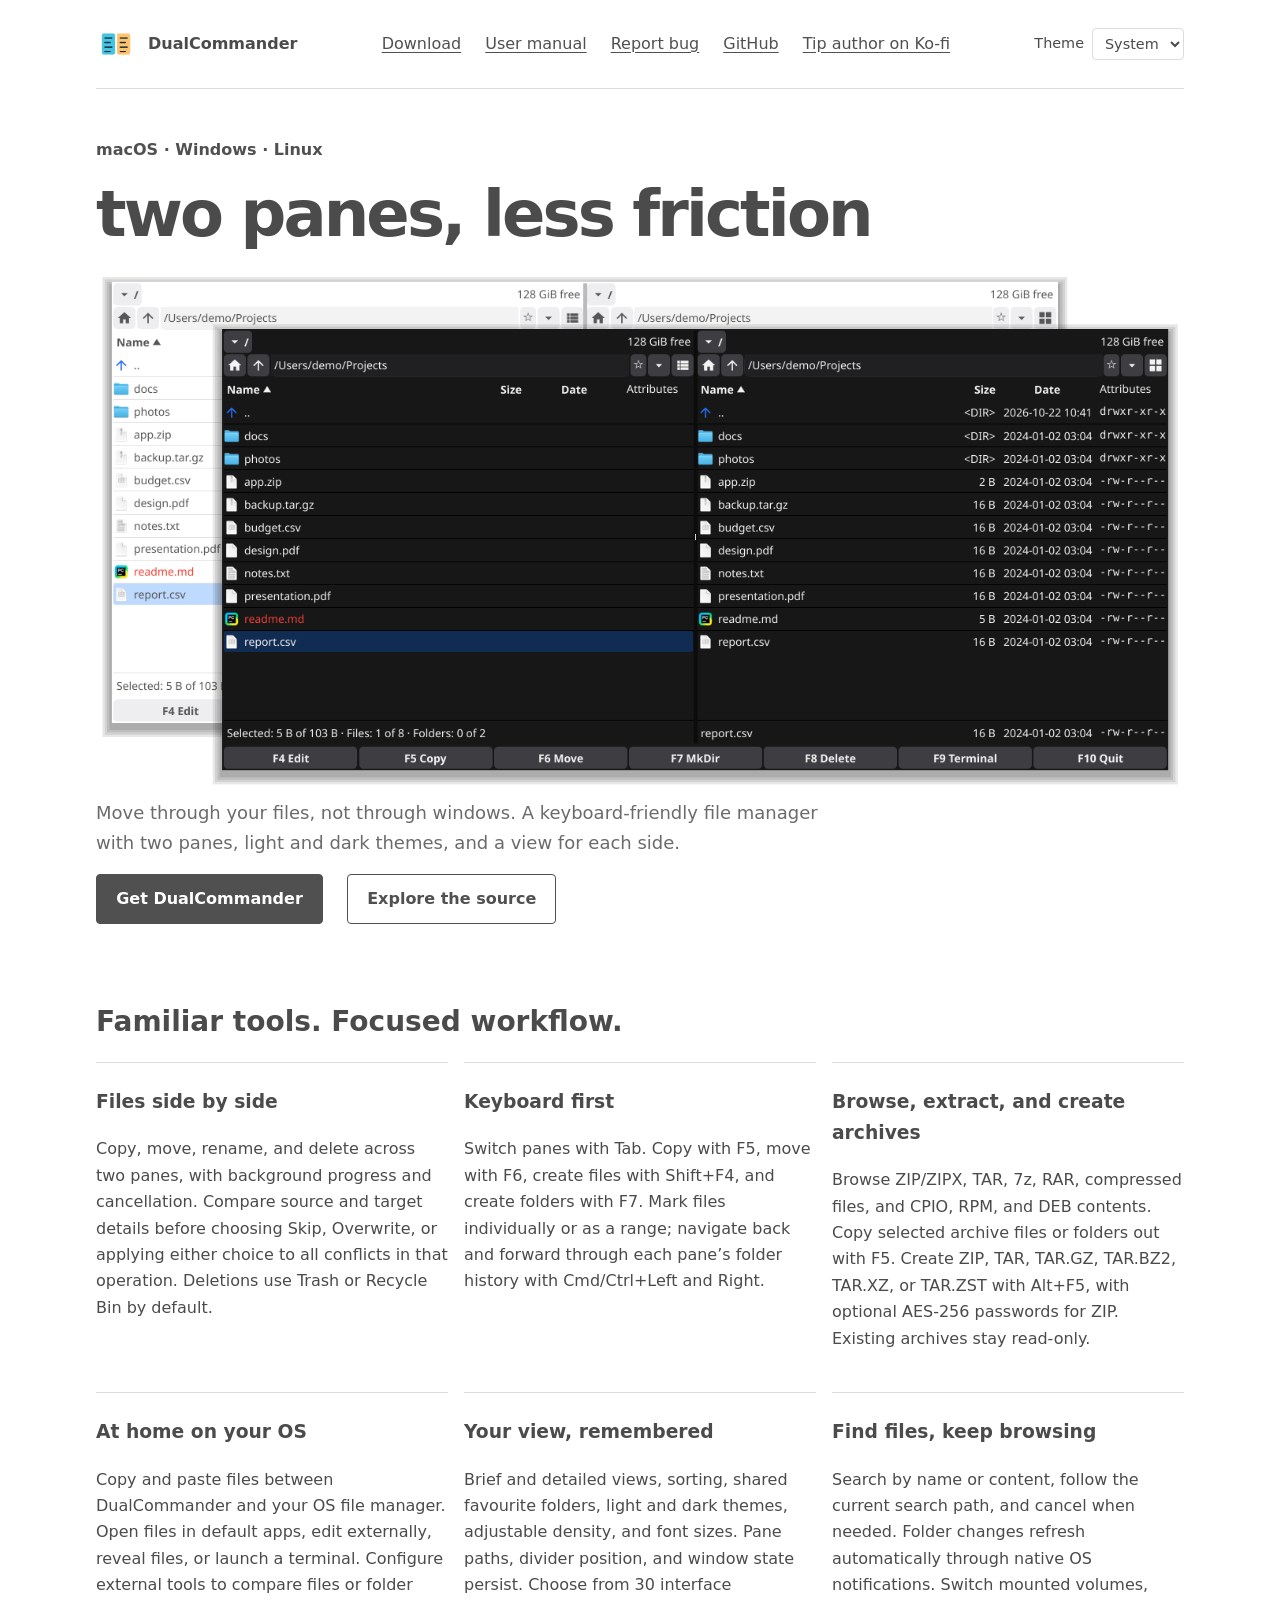
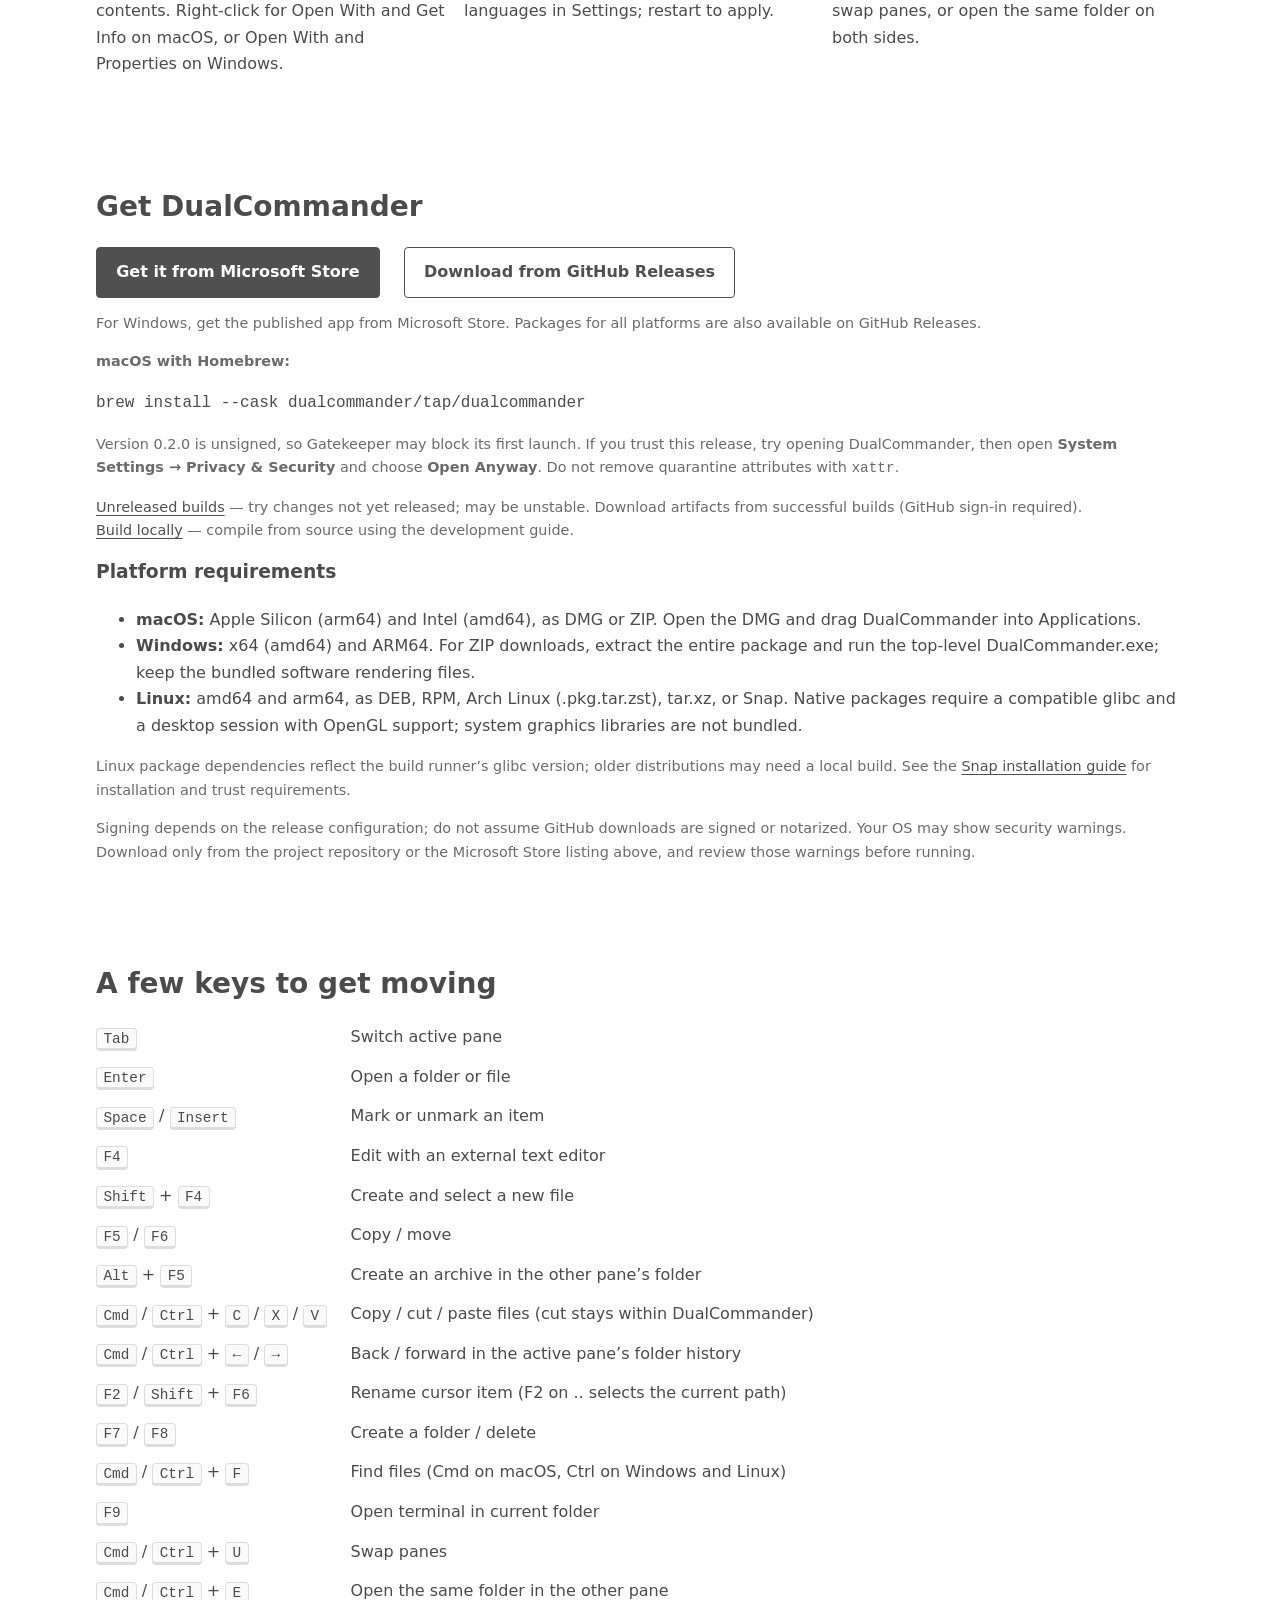
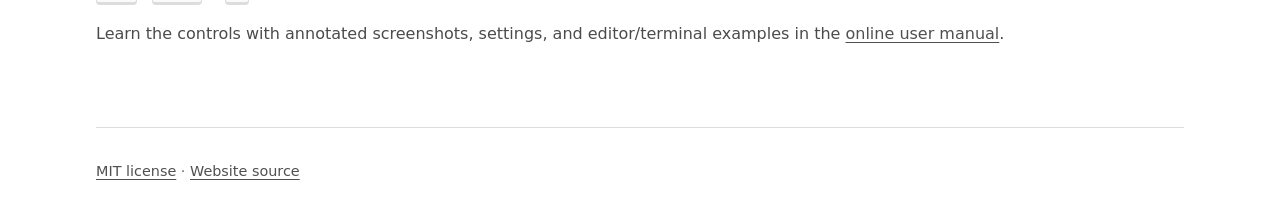
==== commit 639dc3fe: "Aligning with v0.2.0 version" ====
--- a/index.html
+++ b/index.html
@@ -94,6 +94,9 @@
         <p class="actions"><a class="button primary" href="https://apps.microsoft.com/detail/9ndgvqnpxvpt">Get it from Microsoft Store</a>
           <a class="button" href="https://github.com/dualcommander/dualcommander/releases">Download from GitHub Releases</a></p>
         <p class="note">For Windows, get the published app from Microsoft Store. Packages for all platforms are also available on GitHub Releases.</p>
+        <p class="note"><strong>macOS with Homebrew:</strong></p>
+        <pre><code>brew install --cask dualcommander/tap/dualcommander</code></pre>
+        <p class="note">Version 0.2.0 is unsigned, so Gatekeeper may block its first launch. If you trust this release, try opening DualCommander, then open <strong>System Settings → Privacy &amp; Security</strong> and choose <strong>Open Anyway</strong>. Do not remove quarantine attributes with <code>xattr</code>.</p>
         <p class="note"><a href="https://github.com/dualcommander/dualcommander/actions/workflows/build.yml">Unreleased builds</a> — try changes not yet released; may be unstable. Download artifacts from successful builds (GitHub sign-in required).<br>
           <a href="https://github.com/dualcommander/dualcommander/blob/main/CONTRIBUTING.md">Build locally</a> — compile from source using the development guide.</p>
         <h3>Platform requirements</h3>
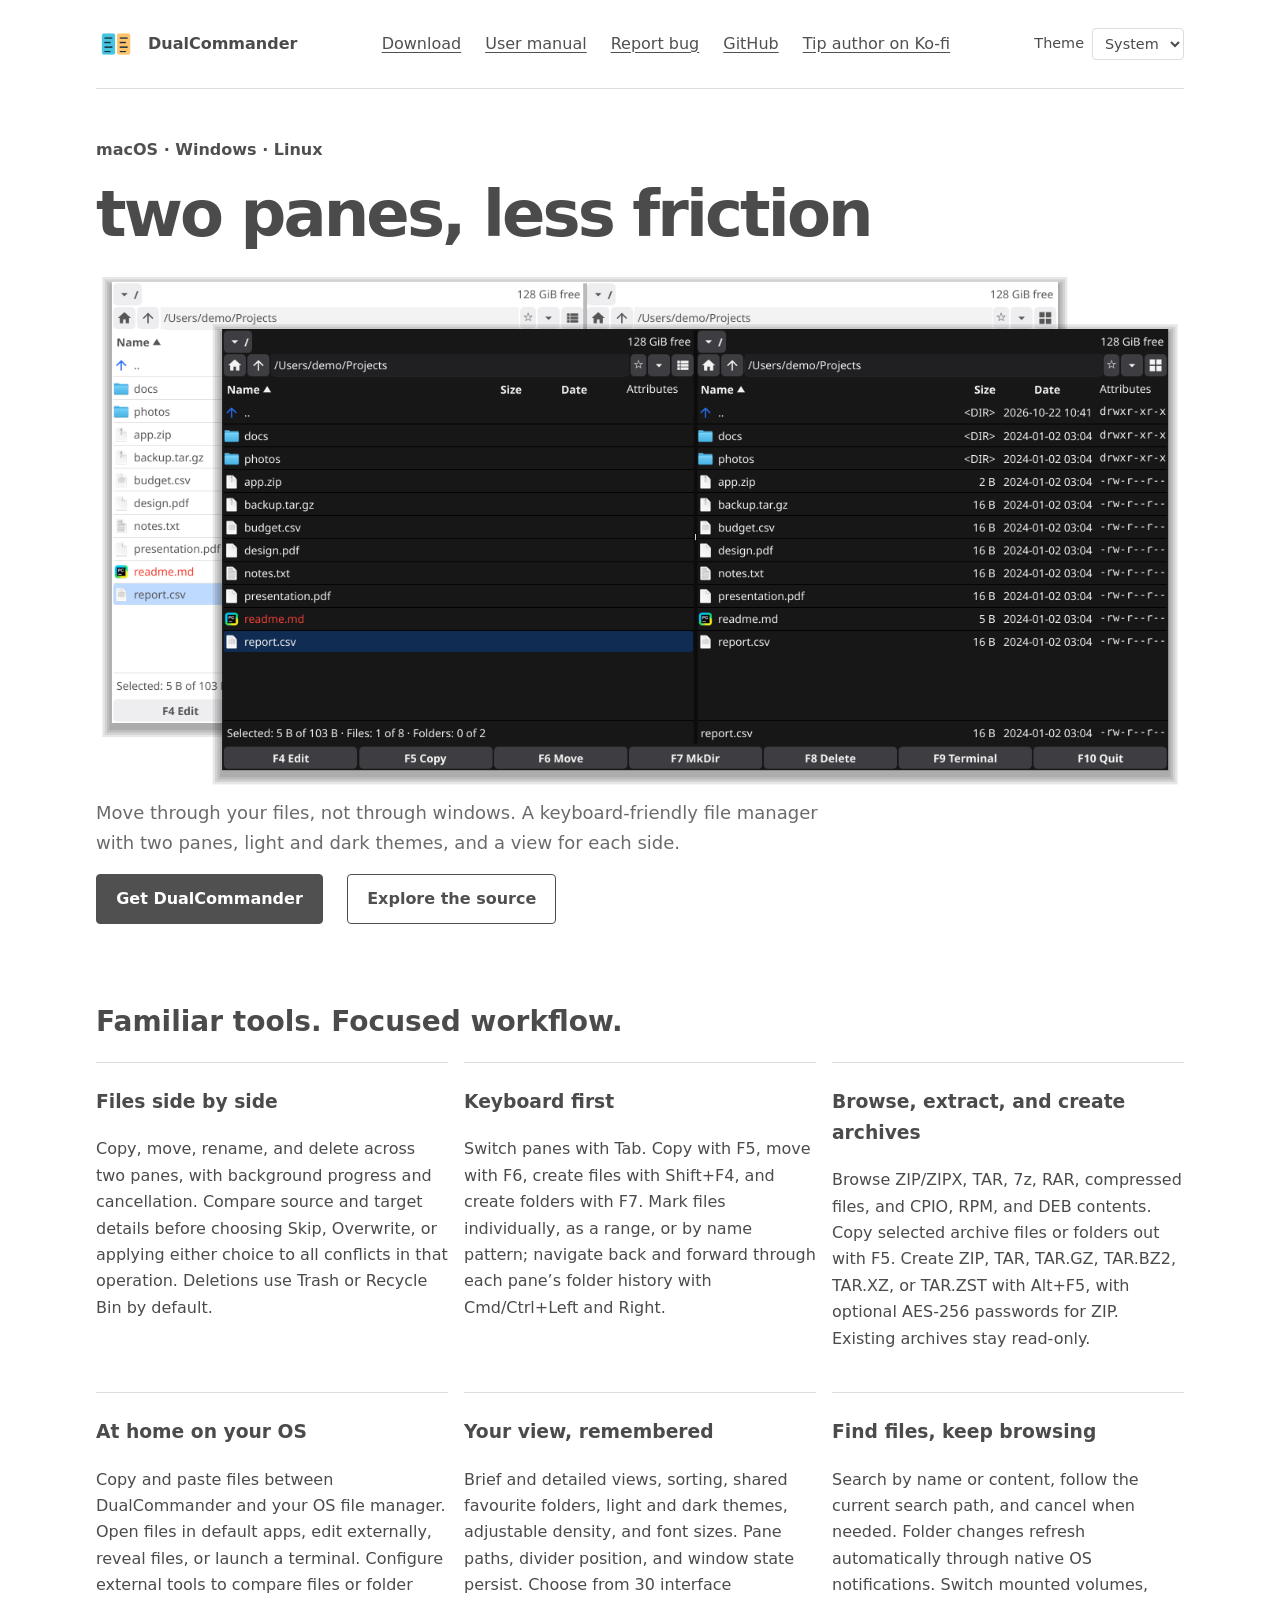
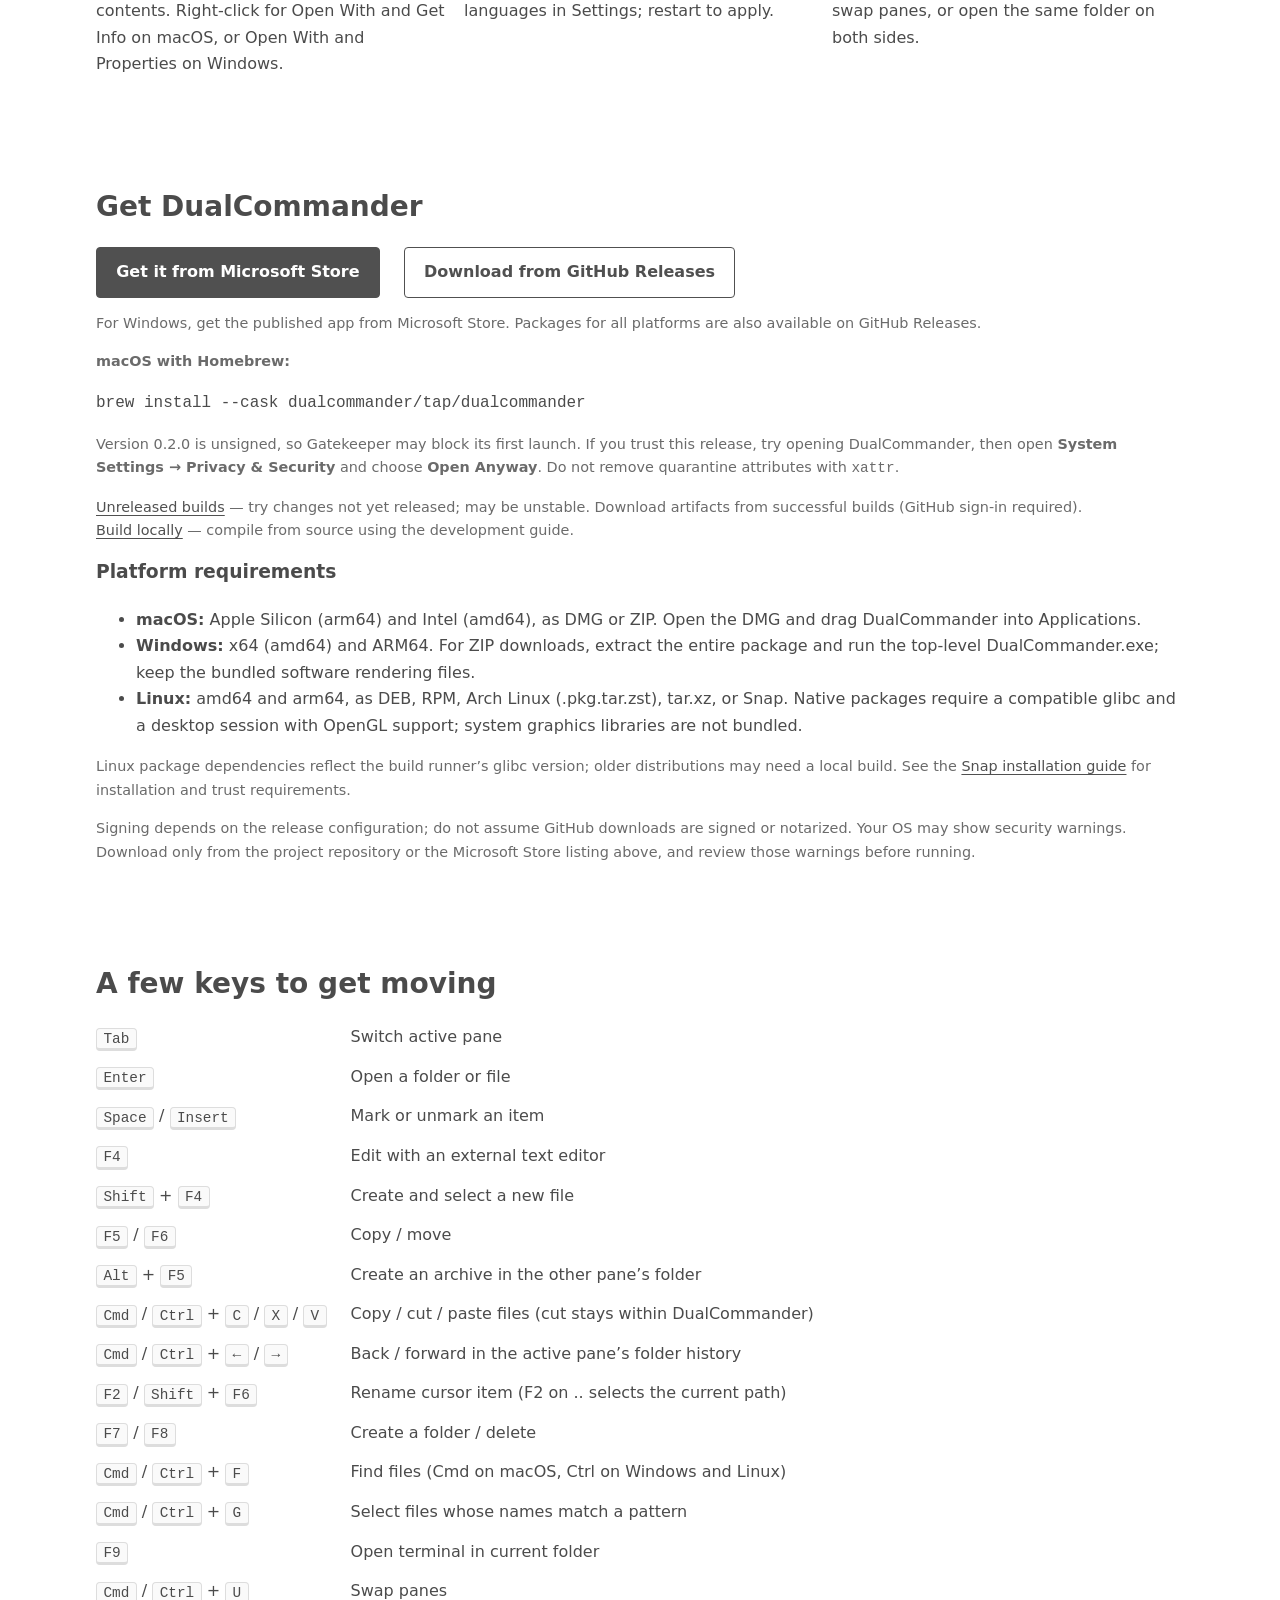
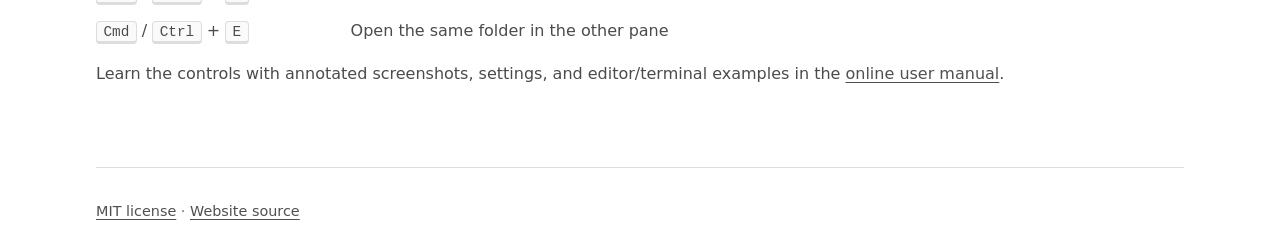
==== commit 2d62d6e2: "docs: aligning with up-to-date dualcommander features" ====
--- a/index.html
+++ b/index.html
@@ -82,7 +82,7 @@
         <h2 id="features-title">Familiar tools. Focused workflow.</h2>
         <div class="grid">
           <article><h3>Files side by side</h3><p>Copy, move, rename, and delete across two panes, with background progress and cancellation. Compare source and target details before choosing Skip, Overwrite, or applying either choice to all conflicts in that operation. Deletions use Trash or Recycle Bin by default.</p></article>
-          <article><h3>Keyboard first</h3><p>Switch panes with Tab. Copy with F5, move with F6, create files with Shift+F4, and create folders with F7. Mark files individually or as a range; navigate back and forward through each pane’s folder history with Cmd/Ctrl+Left and Right.</p></article>
+          <article><h3>Keyboard first</h3><p>Switch panes with Tab. Copy with F5, move with F6, create files with Shift+F4, and create folders with F7. Mark files individually, as a range, or by name pattern; navigate back and forward through each pane’s folder history with Cmd/Ctrl+Left and Right.</p></article>
           <article><h3>Browse, extract, and create archives</h3><p>Browse ZIP/ZIPX, TAR, 7z, RAR, compressed files, and CPIO, RPM, and DEB contents. Copy selected archive files or folders out with F5. Create ZIP, TAR, TAR.GZ, TAR.BZ2, TAR.XZ, or TAR.ZST with Alt+F5, with optional AES-256 passwords for ZIP. Existing archives stay read-only.</p></article>
           <article><h3>At home on your OS</h3><p>Copy and paste files between DualCommander and your OS file manager. Open files in default apps, edit externally, reveal files, or launch a terminal. Configure external tools to compare files or folder contents. Right-click for Open With and Get Info on macOS, or Open With and Properties on Windows.</p></article>
           <article><h3>Your view, remembered</h3><p>Brief and detailed views, sorting, shared favourite folders, light and dark themes, adjustable density, and font sizes. Pane paths, divider position, and window state persist. Choose from 30 interface languages in Settings; restart to apply.</p></article>
@@ -123,6 +123,7 @@
           <dt><kbd>F2</kbd> / <kbd>Shift</kbd> + <kbd>F6</kbd></dt><dd>Rename cursor item (F2 on .. selects the current path)</dd>
           <dt><kbd>F7</kbd> / <kbd>F8</kbd></dt><dd>Create a folder / delete</dd>
           <dt><kbd>Cmd</kbd> / <kbd>Ctrl</kbd> + <kbd>F</kbd></dt><dd>Find files (Cmd on macOS, Ctrl on Windows and Linux)</dd>
+          <dt><kbd>Cmd</kbd> / <kbd>Ctrl</kbd> + <kbd>G</kbd></dt><dd>Select files whose names match a pattern</dd>
           <dt><kbd>F9</kbd></dt><dd>Open terminal in current folder</dd>
           <dt><kbd>Cmd</kbd> / <kbd>Ctrl</kbd> + <kbd>U</kbd></dt><dd>Swap panes</dd>
           <dt><kbd>Cmd</kbd> / <kbd>Ctrl</kbd> + <kbd>E</kbd></dt><dd>Open the same folder in the other pane</dd>
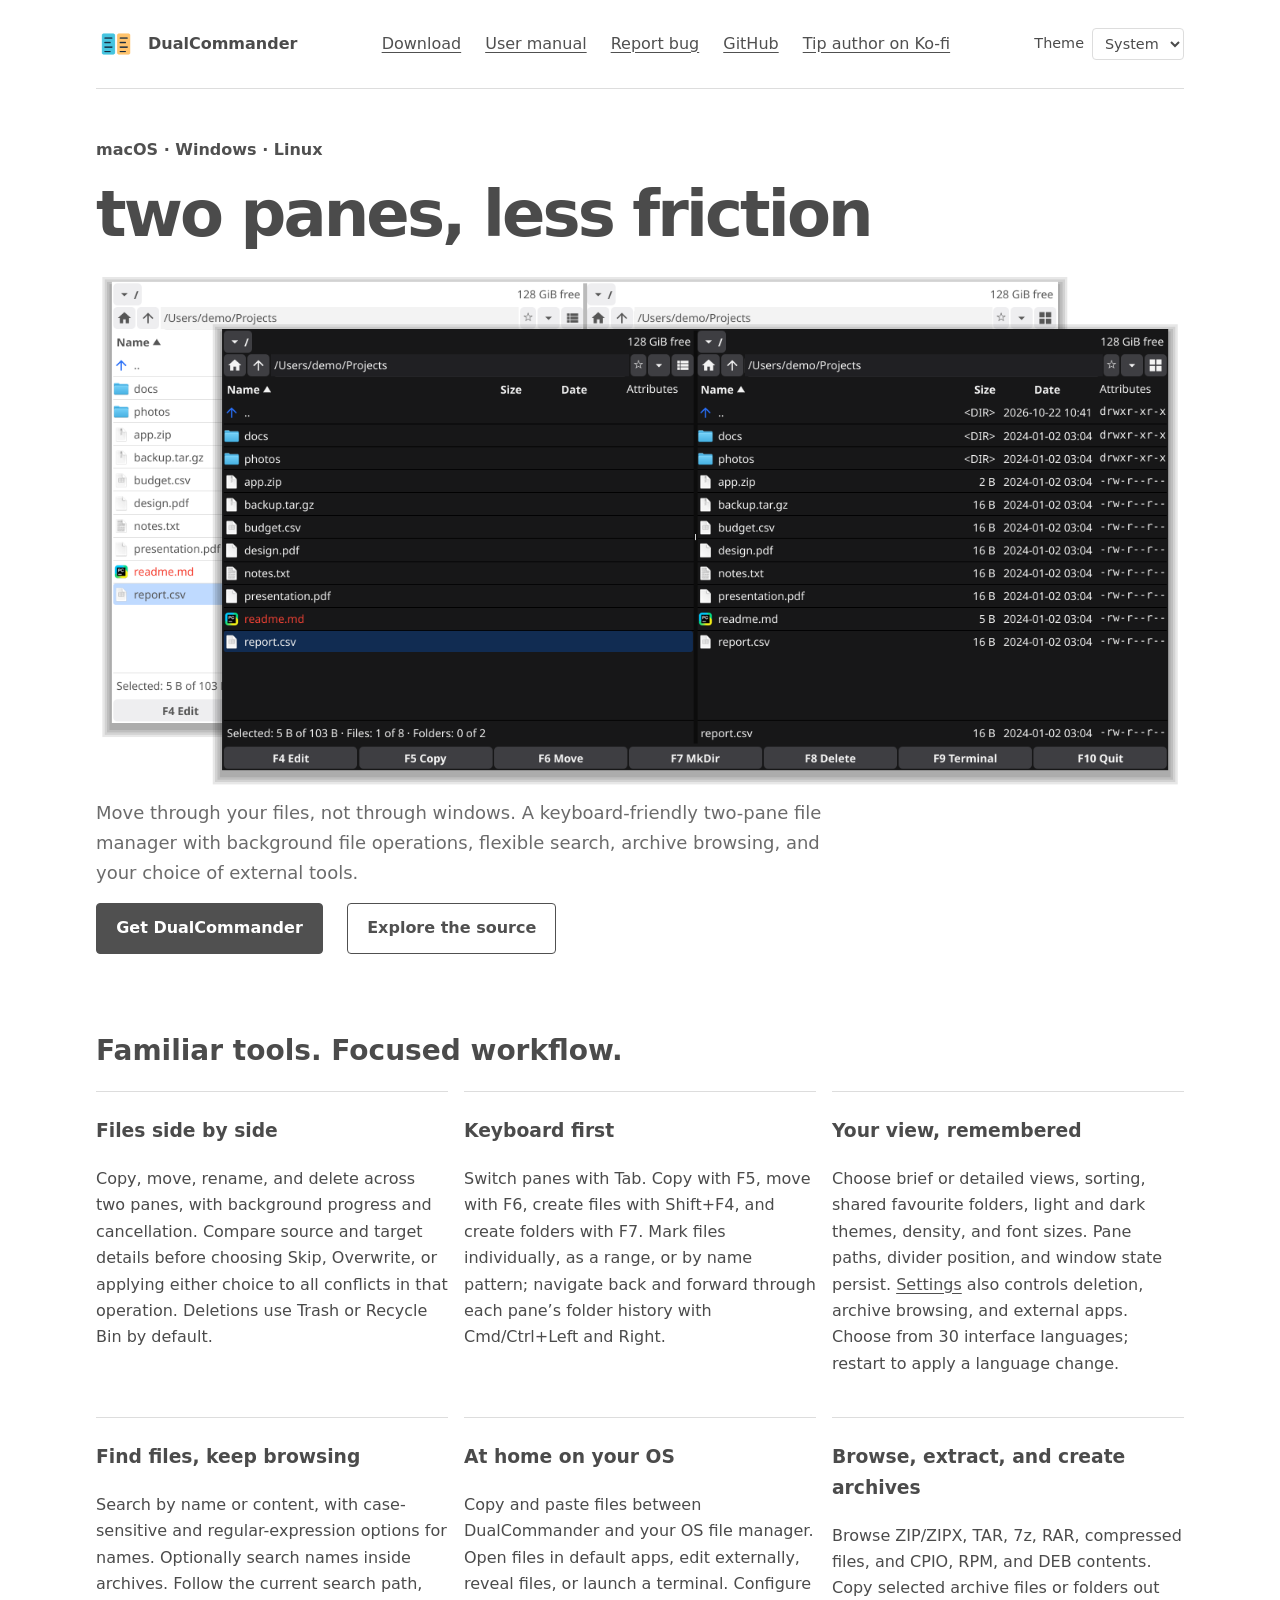
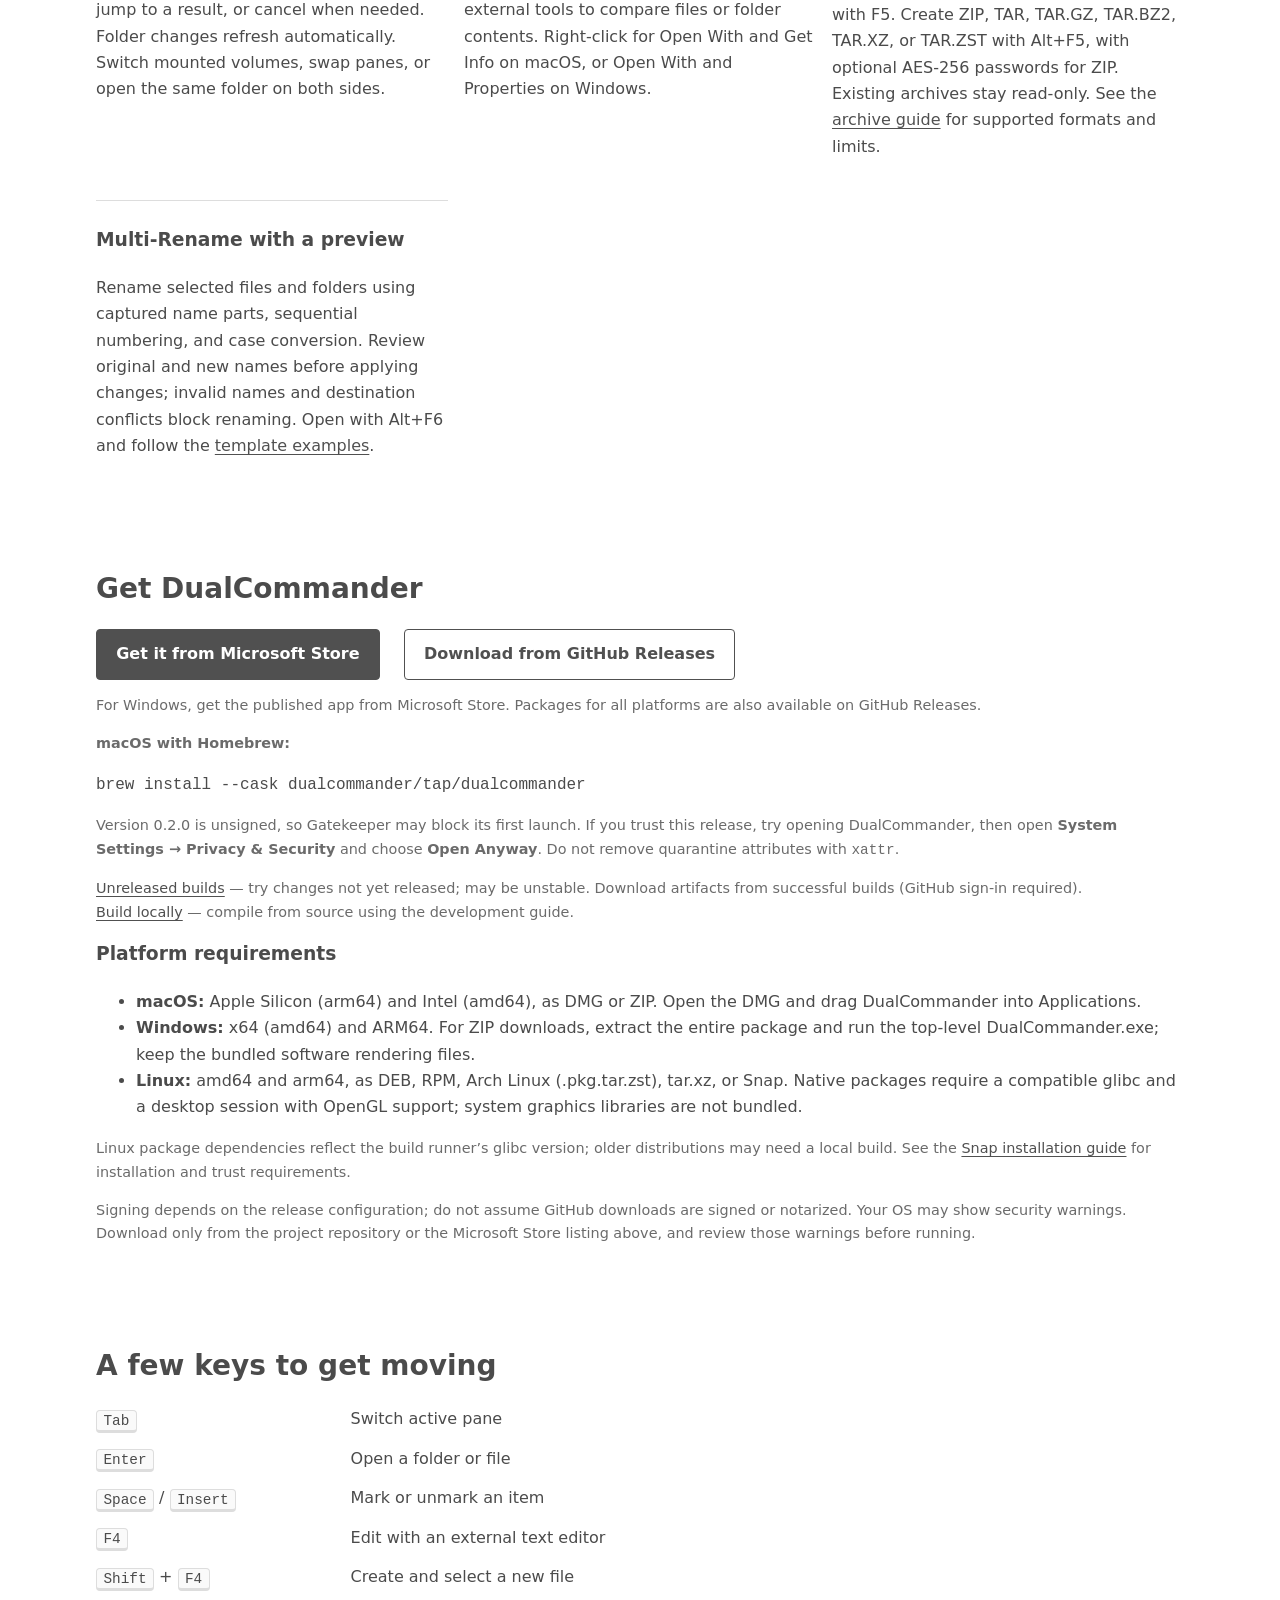
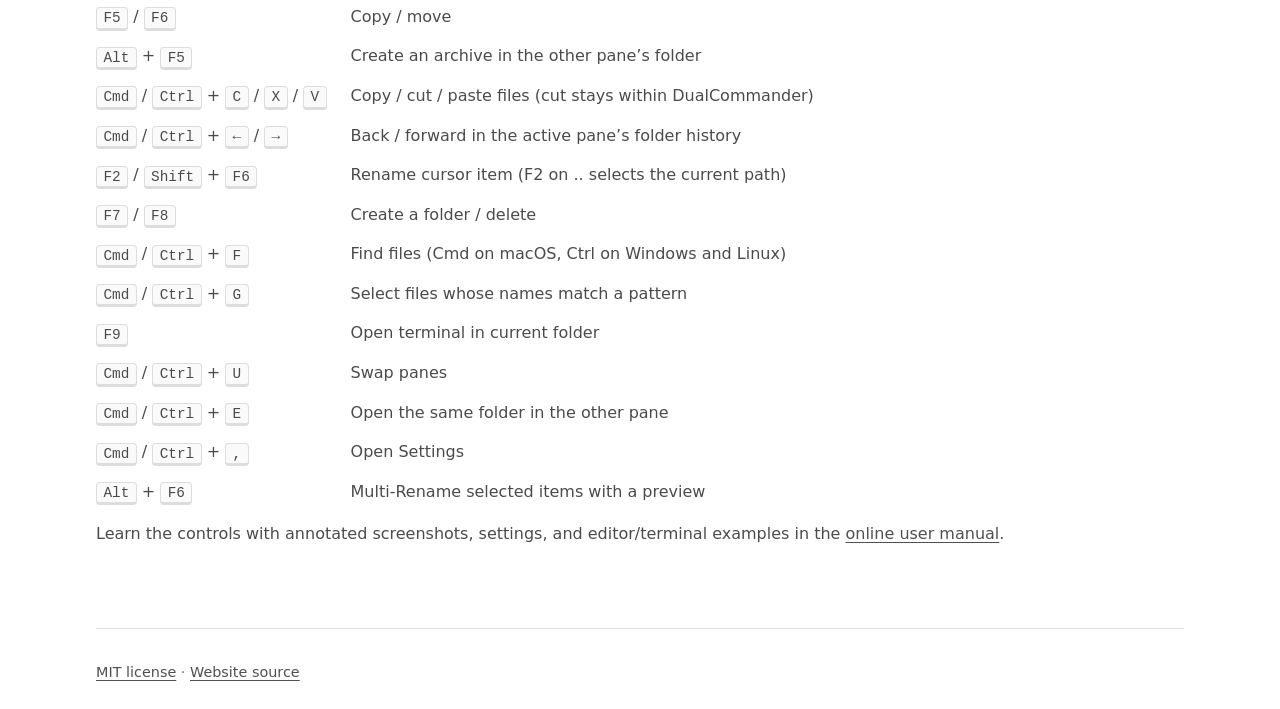
==== commit 47c4f7b7: "feat: introduced multi-rename dialog" ====
--- a/index.html
+++ b/index.html
@@ -72,7 +72,7 @@
         <figure id="screenshots">
           <a href="screenshots/dualcommander.png" aria-label="View full-size DualCommander preview"><img src="screenshots/dualcommander.png" alt="Overlapping light and dark DualCommander previews with sample files, brief view left and detailed view right. Folder navigation, free space, selection totals, and function-key actions are visible; native OS title and menu bars are omitted." width="1380" height="660" fetchpriority="high" decoding="async"></a>
         </figure>
-        <p class="lead">Move through your files, not through windows. A keyboard-friendly file manager with two panes, light and dark themes, and a view for each side.</p>
+        <p class="lead">Move through your files, not through windows. A keyboard-friendly two-pane file manager with background file operations, flexible search, archive browsing, and your choice of external tools.</p>
         <div class="actions">
           <a class="button primary" href="#download">Get DualCommander</a>
           <a class="button" href="https://github.com/dualcommander/dualcommander">Explore the source</a>
@@ -83,10 +83,11 @@
         <div class="grid">
           <article><h3>Files side by side</h3><p>Copy, move, rename, and delete across two panes, with background progress and cancellation. Compare source and target details before choosing Skip, Overwrite, or applying either choice to all conflicts in that operation. Deletions use Trash or Recycle Bin by default.</p></article>
           <article><h3>Keyboard first</h3><p>Switch panes with Tab. Copy with F5, move with F6, create files with Shift+F4, and create folders with F7. Mark files individually, as a range, or by name pattern; navigate back and forward through each pane’s folder history with Cmd/Ctrl+Left and Right.</p></article>
-          <article><h3>Browse, extract, and create archives</h3><p>Browse ZIP/ZIPX, TAR, 7z, RAR, compressed files, and CPIO, RPM, and DEB contents. Copy selected archive files or folders out with F5. Create ZIP, TAR, TAR.GZ, TAR.BZ2, TAR.XZ, or TAR.ZST with Alt+F5, with optional AES-256 passwords for ZIP. Existing archives stay read-only.</p></article>
+          <article><h3>Your view, remembered</h3><p>Choose brief or detailed views, sorting, shared favourite folders, light and dark themes, density, and font sizes. Pane paths, divider position, and window state persist. <a href="manual.html#settings">Settings</a> also controls deletion, archive browsing, and external apps. Choose from 30 interface languages; restart to apply a language change.</p></article>
+          <article><h3>Find files, keep browsing</h3><p>Search by name or content, with case-sensitive and regular-expression options for names. Optionally search names inside archives. Follow the current search path, jump to a result, or cancel when needed. Folder changes refresh automatically. Switch mounted volumes, swap panes, or open the same folder on both sides.</p></article>
           <article><h3>At home on your OS</h3><p>Copy and paste files between DualCommander and your OS file manager. Open files in default apps, edit externally, reveal files, or launch a terminal. Configure external tools to compare files or folder contents. Right-click for Open With and Get Info on macOS, or Open With and Properties on Windows.</p></article>
-          <article><h3>Your view, remembered</h3><p>Brief and detailed views, sorting, shared favourite folders, light and dark themes, adjustable density, and font sizes. Pane paths, divider position, and window state persist. Choose from 30 interface languages in Settings; restart to apply.</p></article>
-          <article><h3>Find files, keep browsing</h3><p>Search by name or content, follow the current search path, and cancel when needed. Folder changes refresh automatically through native OS notifications. Switch mounted volumes, swap panes, or open the same folder on both sides.</p></article>
+          <article><h3>Browse, extract, and create archives</h3><p>Browse ZIP/ZIPX, TAR, 7z, RAR, compressed files, and CPIO, RPM, and DEB contents. Copy selected archive files or folders out with F5. Create ZIP, TAR, TAR.GZ, TAR.BZ2, TAR.XZ, or TAR.ZST with Alt+F5, with optional AES-256 passwords for ZIP. Existing archives stay read-only. See the <a href="manual.html#archives">archive guide</a> for supported formats and limits.</p></article>
+          <article><h3>Multi-Rename with a preview</h3><p>Rename selected files and folders using captured name parts, sequential numbering, and case conversion. Review original and new names before applying changes; invalid names and destination conflicts block renaming. Open with Alt+F6 and follow the <a href="manual.html#multi-rename">template examples</a>.</p></article>
         </div>
       </section>
       <section id="download" aria-labelledby="download-title">
@@ -127,6 +128,8 @@
           <dt><kbd>F9</kbd></dt><dd>Open terminal in current folder</dd>
           <dt><kbd>Cmd</kbd> / <kbd>Ctrl</kbd> + <kbd>U</kbd></dt><dd>Swap panes</dd>
           <dt><kbd>Cmd</kbd> / <kbd>Ctrl</kbd> + <kbd>E</kbd></dt><dd>Open the same folder in the other pane</dd>
+          <dt><kbd>Cmd</kbd> / <kbd>Ctrl</kbd> + <kbd>,</kbd></dt><dd>Open Settings</dd>
+          <dt><kbd>Alt</kbd> + <kbd>F6</kbd></dt><dd>Multi-Rename selected items with a preview</dd>
         </dl>
         <p>Learn the controls with annotated screenshots, settings, and editor/terminal examples in the <a href="manual.html">online user manual</a>.</p>
       </section>
